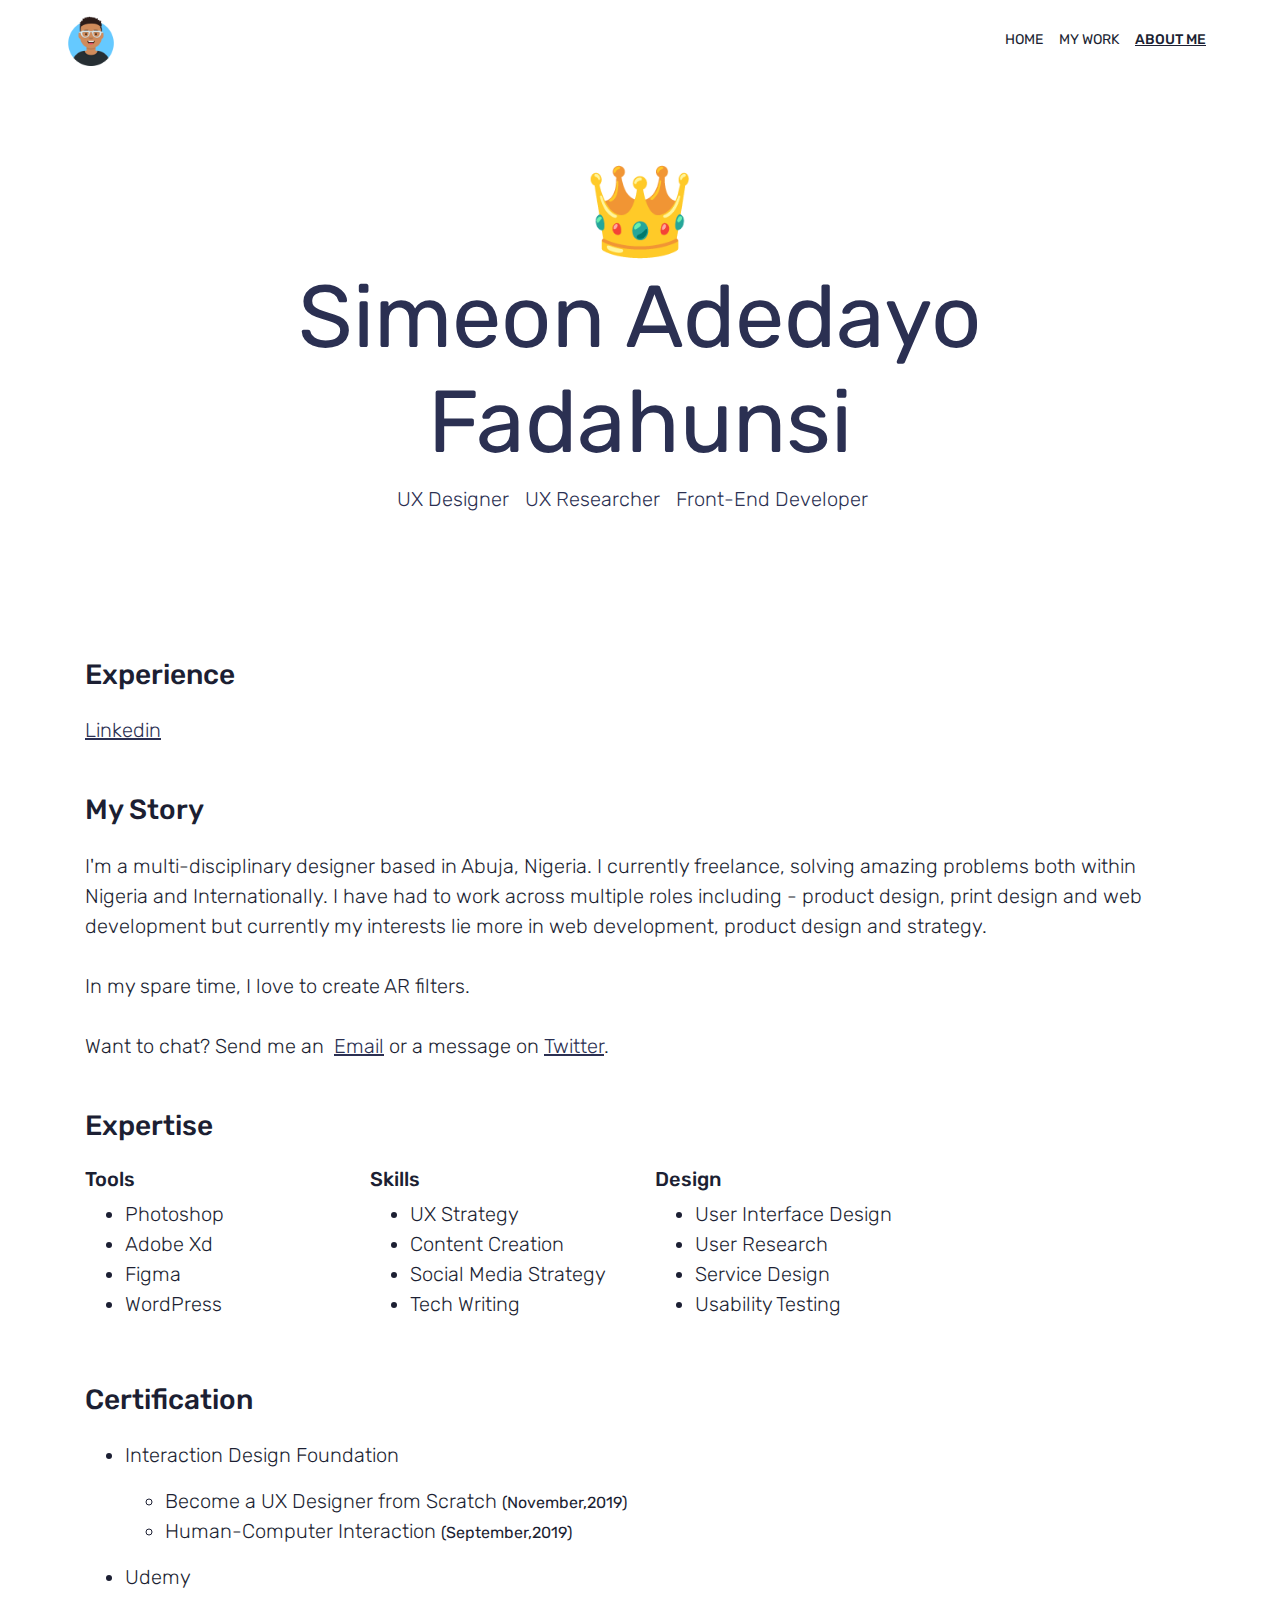
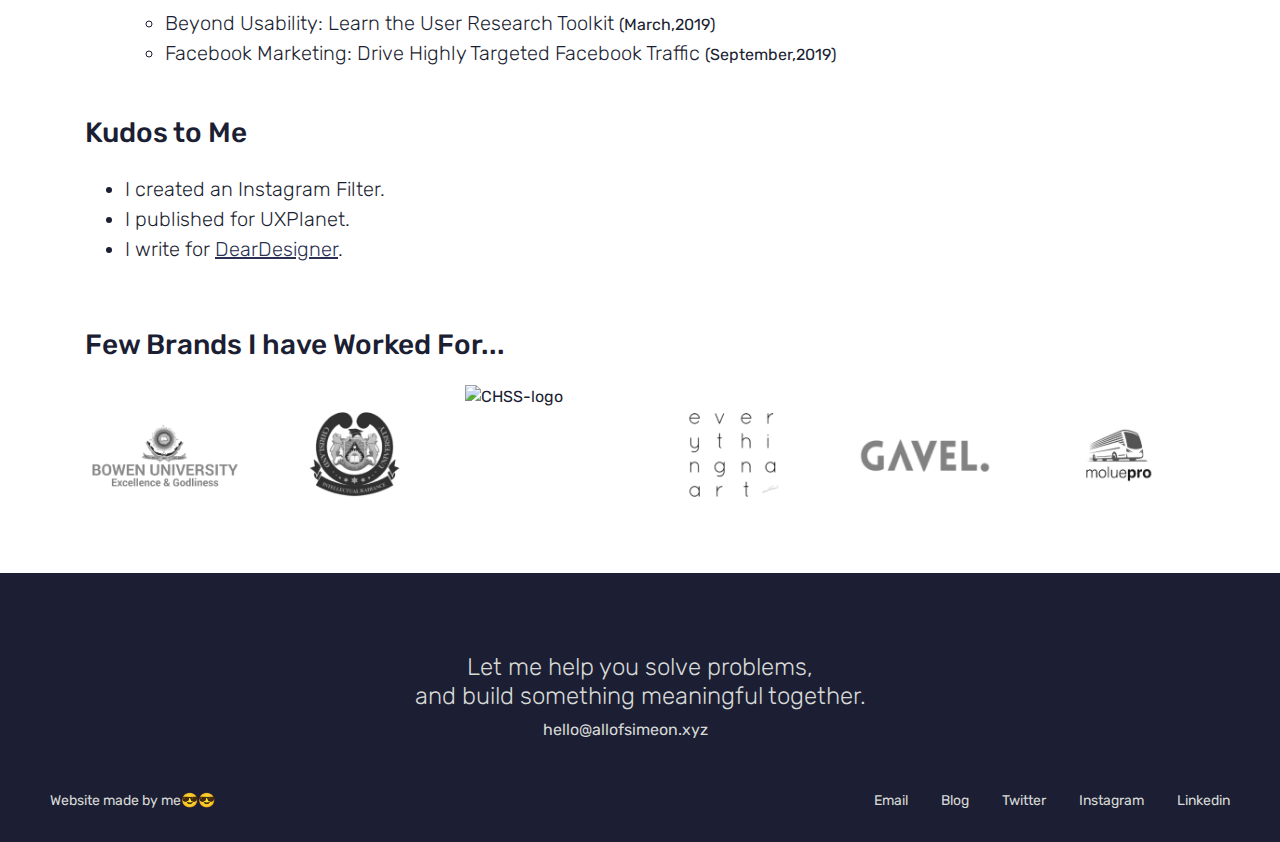
==== about.html @ 83014d71 "changed Alt" ====
<html lang="en">
    <head>
        <meta charset="UTF-8">
        <meta name="viewport" content="width=device-width, initial-scale=1.0">
        <!--Bootstrap & CSS-->
        <link rel="stylesheet" href="https://stackpath.bootstrapcdn.com/bootstrap/4.4.1/css/bootstrap.min.css" integrity="sha384-Vkoo8x4CGsO3+Hhxv8T/Q5PaXtkKtu6ug5TOeNV6gBiFeWPGFN9MuhOf23Q9Ifjh" crossorigin="anonymous">      
        <link rel="stylesheet" href="css/c-style.css">
         <!-- Google Fonts -->
        <link href="https://fonts.googleapis.com/css?family=Rubik:300,400,500,700"   rel="stylesheet">
        <!-- Fonts Awesome -->
        <script src="https://use.fontawesome.com/5c0b9b0543.js"></script>
        <!--Favicon-->
        <link rel="apple-touch-icon" sizes="180x180" href="img/favicon/apple-touch-icon.png">
        <link rel="icon" type="image/png" sizes="32x32" href="img/favicon/favicon-32x32.png">
        <link rel="icon" type="image/png" sizes="16x16" href="img/favicon/favicon-16x16.png">
        <link rel="manifest" href="/site.webmanifest">

        <!-- Global site tag (gtag.js) - Google Analytics -->
        <script async src="https://www.googletagmanager.com/gtag/js?id=UA-66389521-5"></script>
        <script>
        window.dataLayer = window.dataLayer || [];
        function gtag(){dataLayer.push(arguments);}
        gtag('js', new Date());

        gtag('config', 'UA-66389521-5');
        </script>



        <title>About Simeon Fadahunsi</title>
    </head>
    </head>
    <body>
        <nav class="navbar-expand-lg  navbar" role="navigation">
            <div class="container-fluid head-padding">
        
            <a class="navbar-brand" href="index.html">
            <img src="img/p1.png" width="50px" alt="">
            </a>
            <button data-toggle="collapse" class="navbar-toggler" data-target="#navcol-1">
                <span class=" small">Menu</span>
            </button>
            
            <div class="collapse navbar-collapse " id="navcol-1">
                <ul class="nav navbar-nav ml-auto">
                    <li class="nav-item" role="presentation">
                        <a class="nav-link" href="index.html">HOME</a>
                    </li>
                    <li class="nav-item" role="presentation">
                        <a class="nav-link" href="index.html#Work">MY WORK</a>
                    </li>
                    <li class="nav-item" role="presentation">
                        <a class="nav-link  active" href="about.html">ABOUT ME</a>
                    </li>
                    
                </ul>
            </div>
            </div>
            
        </nav>

        <!--Hero Area -->
        <section>
            <div class="container">
                <div class="hero text-center">
                
                    <h1 class="name">👑<br> Simeon Adedayo <br> Fadahunsi</h1>
                    
                        <div class="col-md-12 text-center">
                            <div class="title lead">
                                <p class="mr-3"> UX Designer </p>
                                <p class="mr-3"> UX Researcher</p>
                                <p class="mr-3"> Front-End Developer </p>

                            </div>
                       
                        </div>
                    
                </div>
            </div>
        </section>
        <section class=" py-5 blue-text">
            <div class="container">
                <h3 class="mb-4">Experience</h3>
                <p class="lead">
                    <a class="showlink" href="https://www.linkedin.com/in/SimeonFDA" target="_blank" class="mr-3">Linkedin</a> 
                </p>
                <p class="lead">
                   <!-- <a class="showlink" href="https://www.linkedin.com/in/SimeonFDA" target="_blank" class="mr-3">View Resume</a> -->
                </p>
            </div>
            <div class="container mt-5">
                <h3 class="mb-4">My Story</h3>
                <p class="lead">
                    I'm a multi-disciplinary designer based in Abuja, Nigeria. I currently freelance, solving amazing problems both within Nigeria and Internationally.
                    I have had to work across multiple roles including - product design, print design and web development but currently my interests lie more in web 
                    development, product design  and strategy. <br> <br>
                    In my spare time, I love to create AR filters. <br> <br> Want to chat? Send me an &nbsp;<a class="showlink" target="_blank"  href="mailto:hello@allofsimeon.xyz?Subject=Hey%20Simeon">Email</a>&nbsp;or a message on&nbsp;<a class="showlink" target="_blank"  href="https://twitter.com/allofsimeon">Twitter</a>.

                </p>
            </div>
            <div class="container mt-5">
                <h3 class="mb-4"> Expertise</h3>
                <div class="row">
                    <div class="col-md-3">
                        <h5>Tools</h5>
                        <ul class="lead">
                            <li>Photoshop</li>
                            <li>Adobe Xd</li>
                            <li>Figma</li>
                            <li>WordPress</li>
                        </ul>
                    </div>
                    <div class="col-md-3">
                        <h5>Skills</h5>
                        <ul class="lead"> 
                            <li>UX Strategy</li>
                            <li>Content Creation</li>
                            <li>Social Media Strategy</li>
                            <li>Tech Writing</li>
                        </ul>
                    </div>
                    <div class="col-md-3">
                        <h5>Design</h5>
                        <ul class="lead">
                            <li>User Interface Design</li>
                            <li>User Research</li>
                            <li>Service Design </li>
                            <li>Usability Testing</li>
                        </ul>
                    </div>
                    <div class="col-md-3">
                        
                    </div>
                </div>
            </div>
            <div class="container mt-5">
                <h3 class="mb-4">Certification</h3>
                <ul class="lead"> 
                    <li class="mb-3"> Interaction Design Foundation</li>
                    <ul>
                        <li>Become a UX Designer from Scratch <small>(November,2019)</small> </li>
                        <li>Human-Computer Interaction <small>(September,2019)</small></li>
                    </ul>
                    <li class="mt-3 mb-3">Udemy</li>
                    <ul>
                        <li>Beyond Usability: Learn the User Research Toolkit <small>(March,2019)</small></li>
                        <li>Facebook Marketing: Drive Highly Targeted Facebook Traffic <small>(September,2019)</small></li>
                    </ul>
                </ul>
            </div>
            <div class="container mt-5">
                <h3 class="mb-4">Kudos to Me</h3>
                <ul class="lead"> 
                    <li>I created an Instagram Filter.</li>
                    <li>I published for UXPlanet.</li>
                    <li>I write for&nbsp;<a class="showlink" target="_blank"  href="https://DearDesigner.xyz?ref=AllofSimeon">DearDesigner</a>.</li>
                </ul>
            </div>
        </section>
        
        <!--Brands worked for (Remember to add Tooltip on hover) -->
        <section class="blue-text">
                <div class="container">
                    <h3 class="mb-4">Few Brands I have Worked For...</h3>
                    <div class="row brands">
                    
                        <div class="col-md-2">
                            <img class="img-fluid" src="img/brands/bowen-uni.png" alt="Bowen-logo">
                        </div>
                        <div class="col-md-2">
                            <img class="img-fluid" src="img/brands/chrisland uni.png" alt="Chrisland-logo">
                        </div>
                        <div class="col-md-2">
                            <img class="img-fluid" src="img/brands/CHSS.png" alt="CHSS-logo">
                        </div>
                        <div class="col-md-2">
                            <img class="img-fluid" src="img/brands/ENa.png" alt="ENA-logo">
                        </div>
                        <div class="col-md-2">
                            <img class="img-fluid" src="img/brands/gavel.png" alt="Gavel-logo">
                        </div>
                        <div class="col-md-2">
                            <img class="img-fluid" src="img/brands/moluepro.png" alt="Molue-Pro-logo">
                        </div>
                    </div>
                </div>


       <!--Work with/Footer-->
       <section class="footer mt-5 bluecolor">  
        <div class="container-fluid head-padding">
            <div class="text-center">
                <h4 class="subtext">Let me help you solve problems, <br> and build something meaningful together.<br></h4>
                <p class="mt-2 mb-5"> <a class="sociallink" href="mailto:hello@allofsimeon.xyz?Subject=Hey%20Simeon">hello@allofsimeon.xyz</a></p>
            </div>
            <div class="socials">
                <p class="left">
                    Website made by me😎😎
                </p>
                <p class="socialbar">
                    <a target="_blank"  href="mailto:hello@allofsimeon.xyz?Subject=Hey%20Simeon">Email</a>
                    <a target="_blank"  href="http://allofsimeon.xy/blog">Blog</a>
                    <a  target="_blank" href="Https://twitter.com/allofsimeon">Twitter</a>
                    <a target="_blank"  href="Https://instagram.com/allofsimeon">Instagram</a>
                    <a  target="_blank" style="margin-right: 0;" href="Https://Linkedin.com/in/SimeonFDA">Linkedin</a>
                </p>
            </div>
        </div>
        
    </section>
    <script src="https://code.jquery.com/jquery-3.4.1.slim.min.js" integrity="sha384-J6qa4849blE2+poT4WnyKhv5vZF5SrPo0iEjwBvKU7imGFAV0wwj1yYfoRSJoZ+n" crossorigin="anonymous"></script>
    <script src="https://cdn.jsdelivr.net/npm/popper.js@1.16.0/dist/umd/popper.min.js" integrity="sha384-Q6E9RHvbIyZFJoft+2mJbHaEWldlvI9IOYy5n3zV9zzTtmI3UksdQRVvoxMfooAo" crossorigin="anonymous"></script>
    <script src="https://stackpath.bootstrapcdn.com/bootstrap/4.4.1/js/bootstrap.min.js" integrity="sha384-wfSDF2E50Y2D1uUdj0O3uMBJnjuUD4Ih7YwaYd1iqfktj0Uod8GCExl3Og8ifwB6" crossorigin="anonymous"></script>
    </body>
</html>
---- css/c-style.css ----
body{
    font-family: Rubik, Helvetica, sans-serif;
    color:rgb(43, 48, 82);
}

/** Header **/

#navcol-1 a{
    color: #1C1F33;
    font-size: 14px;
    font-weight: 400;
}

#navcol-1 a:hover{
    text-decoration: underline;
    font-weight: 500;
}

.active{
    text-decoration: underline;
    font-weight: 500 !important;
}

.navbar i{
    font-size: 1.5rem;
    color:rgb(43, 48, 82);
}


/** Hero Section */
.name{
    font-size: 5.5rem;
    font-weight: 400;
    line-height: 1.2;
}

.hero{
    padding: 5rem 0rem;
}

/** Footer **/

.footer{
    padding:80px 0 15px 0;
    color:#D7D9D7;
}

.socialbar{
    float: right;
}
.socialbar a, .sociallink{

    margin-right: 30px;
    color:#D7D9D7;
}
.sociallink:hover, .socialbar a:hover{
    color:#D7D9D7;
    text-decoration: underline;
    font-weight: 500;
}

.socials{
    display: flow-root;
    font-size: 14px;
    font-weight: 400;
}



/** Utilities **/
.bluecolor{
    background-color: #1C1F33;
}

a{
    color:rgb(43, 48, 82);
}

a:hover{
    text-decoration: underline;
    color:rgb(43, 48, 82);
}


.greycolor{
    color:#D7D9D7;
}

.whitecolor{
    color:#D7D9D7;
}

.blue-text{
    color: #1C1F33;
}

.showlink{
    color: rgb(43, 48, 82);
    text-decoration: underline;
}

.title{
    display: inline-flex;
}
.left{
    float: left;
}

.head-padding{
    padding:0 50px;
}

.red{
    color: crimson;
}

/** Work/Case Studies **/

.work-heading{
    font-size: 2.5rem;
    font-weight: 400;
}
.work-text{
    font-weight: 100;

}
.work-btn{
    padding:16px 32px;
    background-color:#1C1F33;
    color:#D7D9D7 ;
    font-size: .8rem;
    border-radius: 3px;
}

.work-btn:hover{
    background-color:#fff;
    color:#1C1F33;
    text-decoration: none;
}

.work-btn i{
    font-size: 1rem;
}

.subtext{
    font-weight: 300;
}

.work-dos{
    margin-bottom: 1.5rem;
}

.featured{
    display:none;
    margin-bottom: 4rem;
}

.featured h1{
    text-align: center;
}



/** Other Section */



.other-work-btn{
    margin-top: .5rem;
    padding:16px 32px;
    border: 1px solid #1C1F33;
    font-size: .8rem;
    border-radius: 3px;
}

.other-work-btn:hover{
    background-color:#1C1F33;
    color: #fff;
    text-decoration: none;

}

.other-work-text{
    font-weight: 100;
    margin-bottom: 32px;

}
.other-section{
    margin-top:5rem;
}

.other{
    margin-top:2rem;
}

.other-section>h1{
    font-weight: 400;
}

.other-work-place{
    font-weight: 400;
}


/** Mobile Responsiveness **/
@media only screen and (max-width: 768px) {

    .navbar-collapse{
        margin-right:15px;
    }

    .featured{
        display:block;
    }
    .name{
        font-size: 4.5rem;
    }
        
    .work-text{
    font-size: 1rem;
    }
    .work-place{
    font-size: 1.3rem;
    }

    .left{
        float: unset;
    }

    .socialbar{
    float: none;
        margin-bottom: 0;
        
    }

    .socialbar a{
        margin-right: 10px;
        font-size: 14px;
        font-weight: 400;
    }

    .work-heading{
    margin-bottom: 2rem;
    }

    .brands{
        padding: 0 50px;
    }

    .head-padding{
        padding:0 15px;
    }
    .socials{
        text-align: center;
    }

    .navbar-nav{
        float:right;
    }

    .navbar-nav a{
        float:right;
    }


}


@media only screen and (max-width: 425px){

    .title{
        display:block;
    }
    .left{
        font-size: .8rem;
    }

    .work-fulltext{
        padding:30px 15px;
    }

    .socials{
        text-align: center;
    }

    .other-section{
        margin-top:0rem;
    }
    
    .other{
        margin-top:0rem;
    }
}
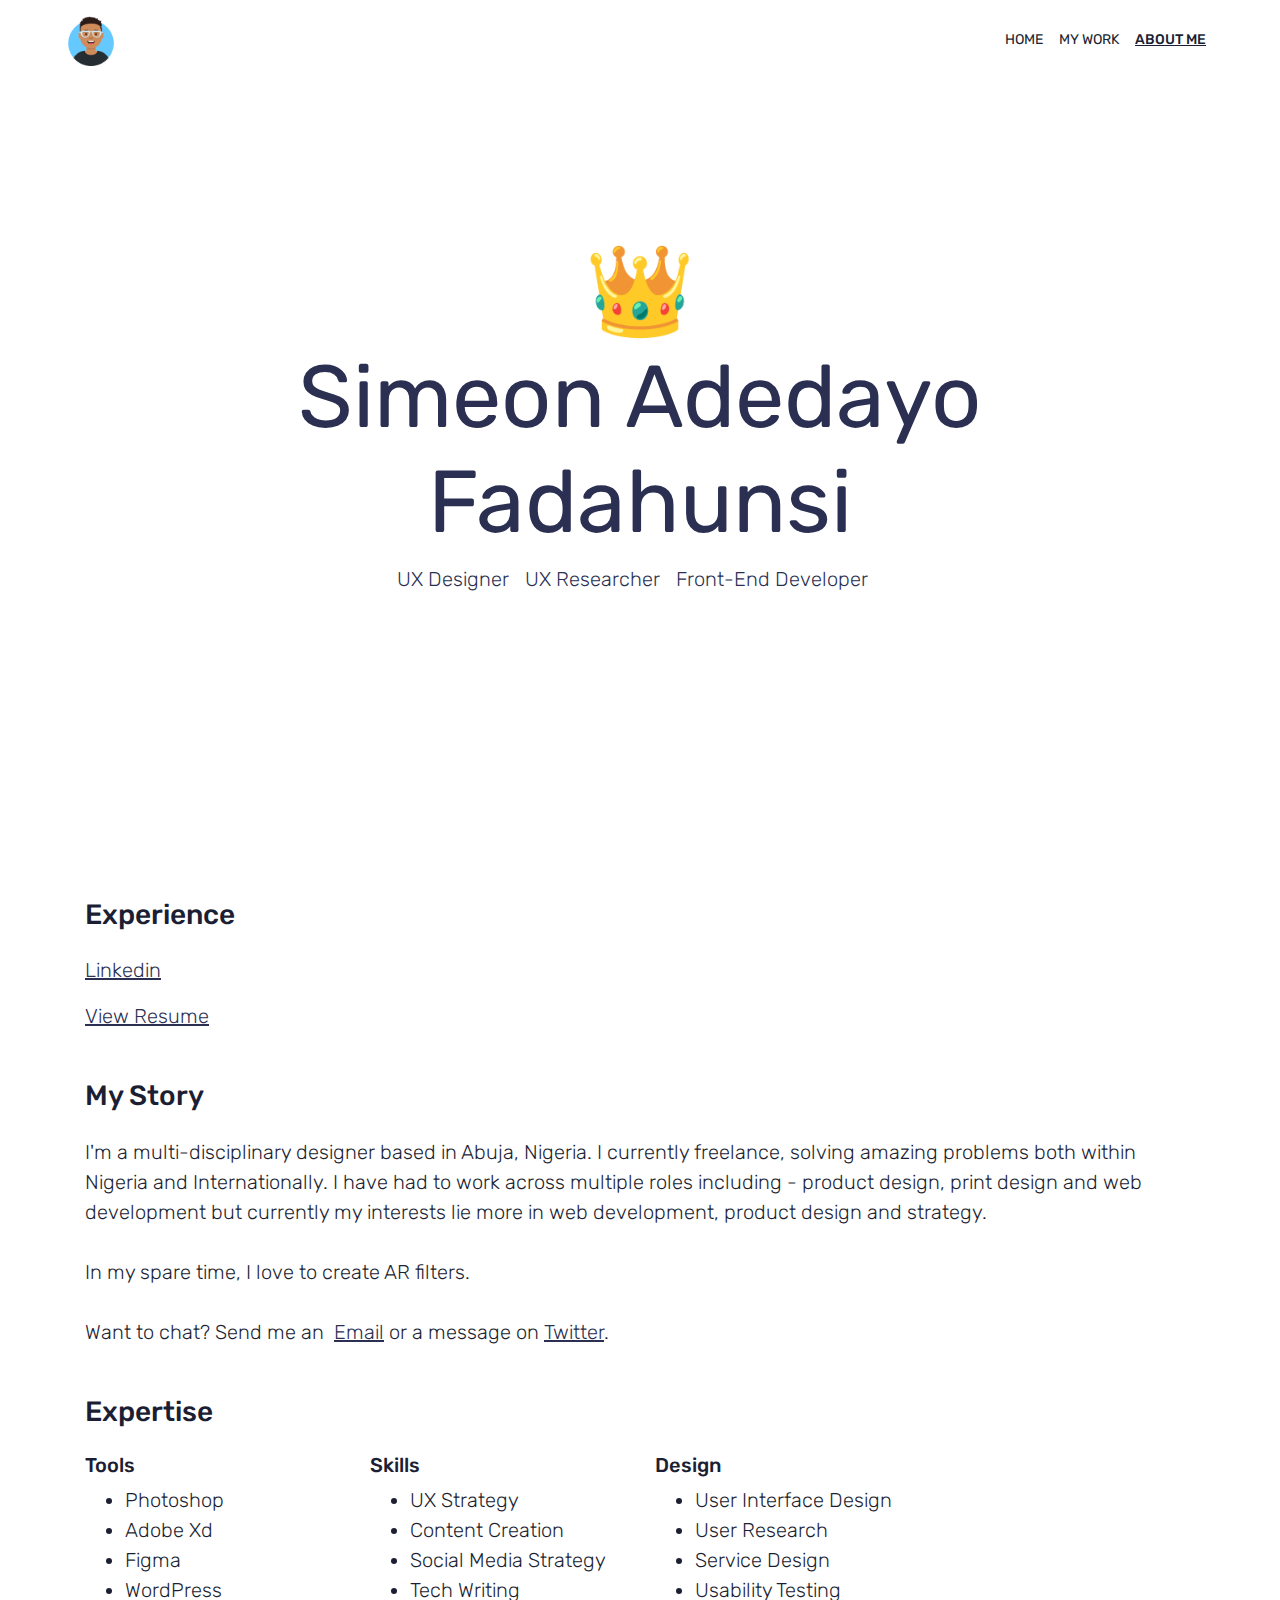
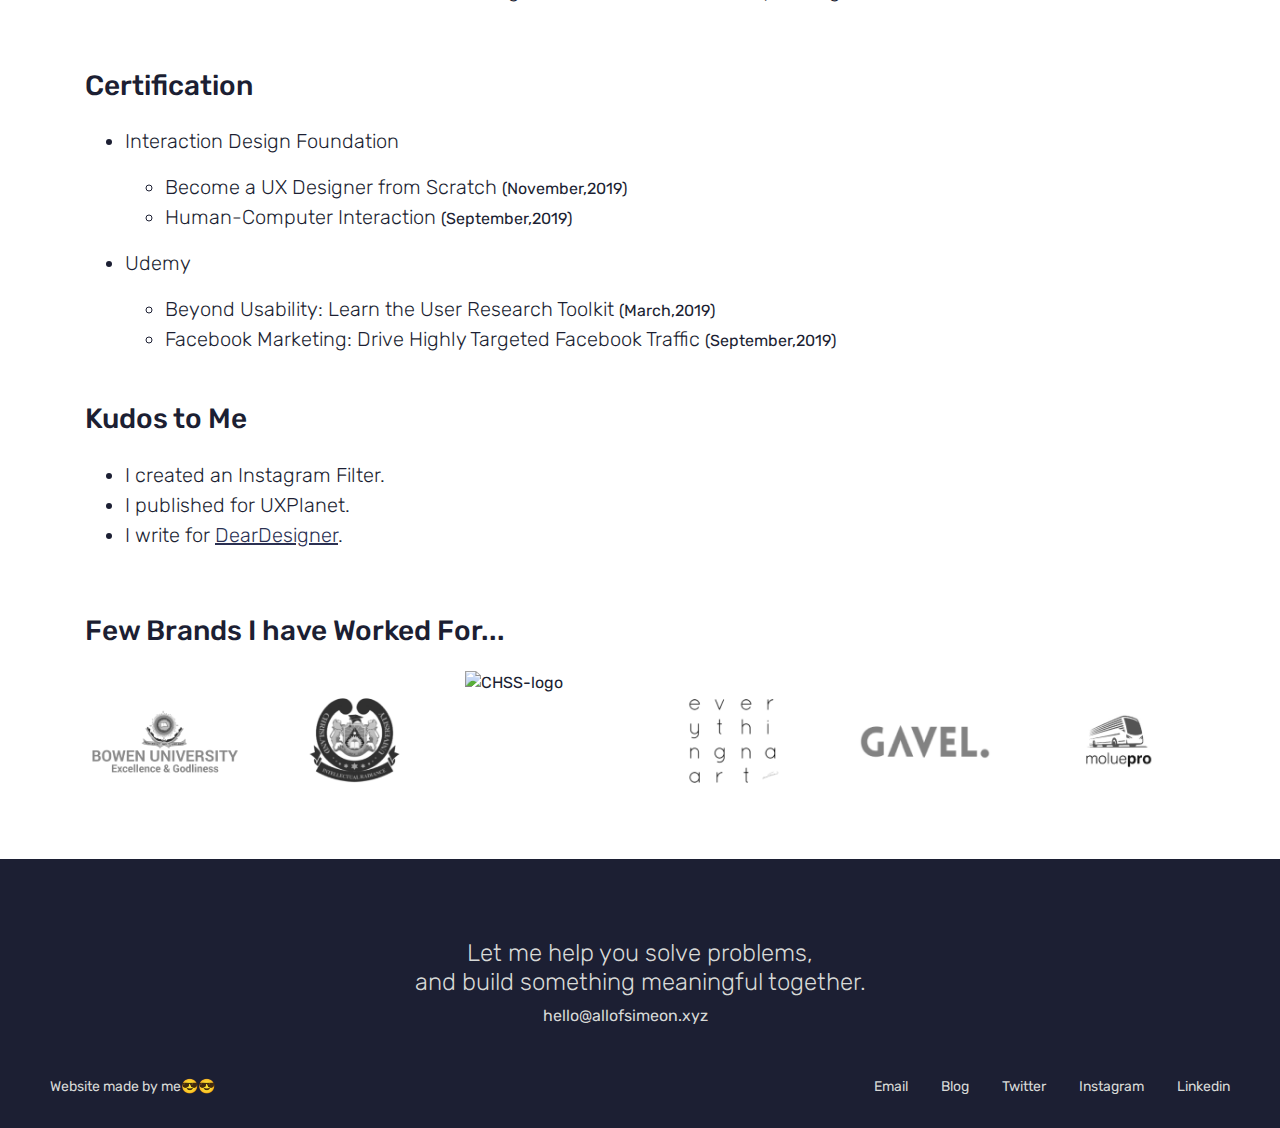
==== commit 5e776a59: "chore/ hero css add + resume" ====
--- a/about.html
+++ b/about.html
@@ -86,7 +86,7 @@
                     <a class="showlink" href="https://www.linkedin.com/in/SimeonFDA" target="_blank" class="mr-3">Linkedin</a> 
                 </p>
                 <p class="lead">
-                   <!-- <a class="showlink" href="https://www.linkedin.com/in/SimeonFDA" target="_blank" class="mr-3">View Resume</a> -->
+                   <a class="showlink" href="assets/Simeon Fadahunsi's Resume.pdf" target="_blank" class="mr-3">View Resume</a> 
                 </p>
             </div>
             <div class="container mt-5">
--- a/css/c-style.css
+++ b/css/c-style.css
@@ -36,7 +36,7 @@
 }
 
 .hero{
-    padding: 5rem 0rem;
+    padding: 10rem 0rem 15rem 0rem;
 }
 
 /** Footer **/
@@ -204,7 +204,14 @@
 
 
 /** Mobile Responsiveness **/
+@media only screen and (max-width: 1024px) {
+    .hero{
+        padding: 5rem 0rem 8rem 0rem;
+    }
+
+}
 @media only screen and (max-width: 768px) {
+    
 
     .navbar-collapse{
         margin-right:15px;
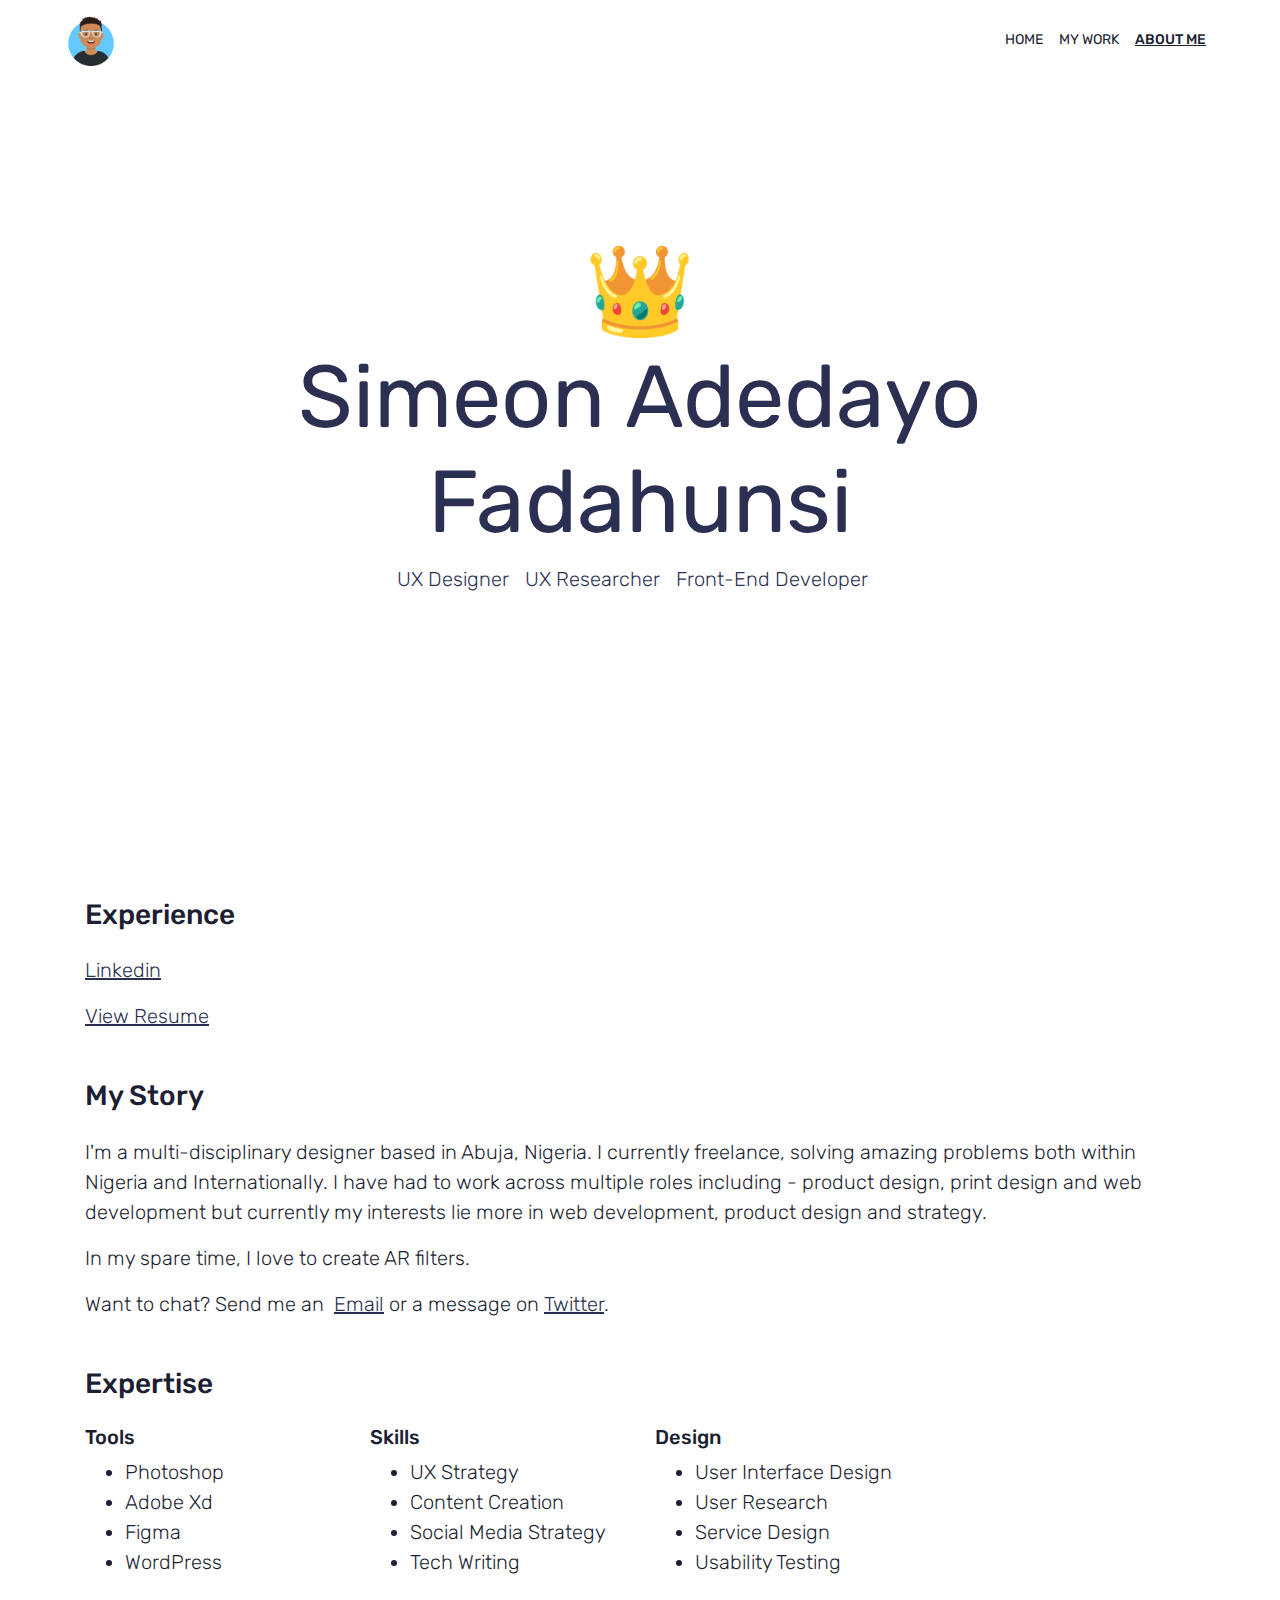
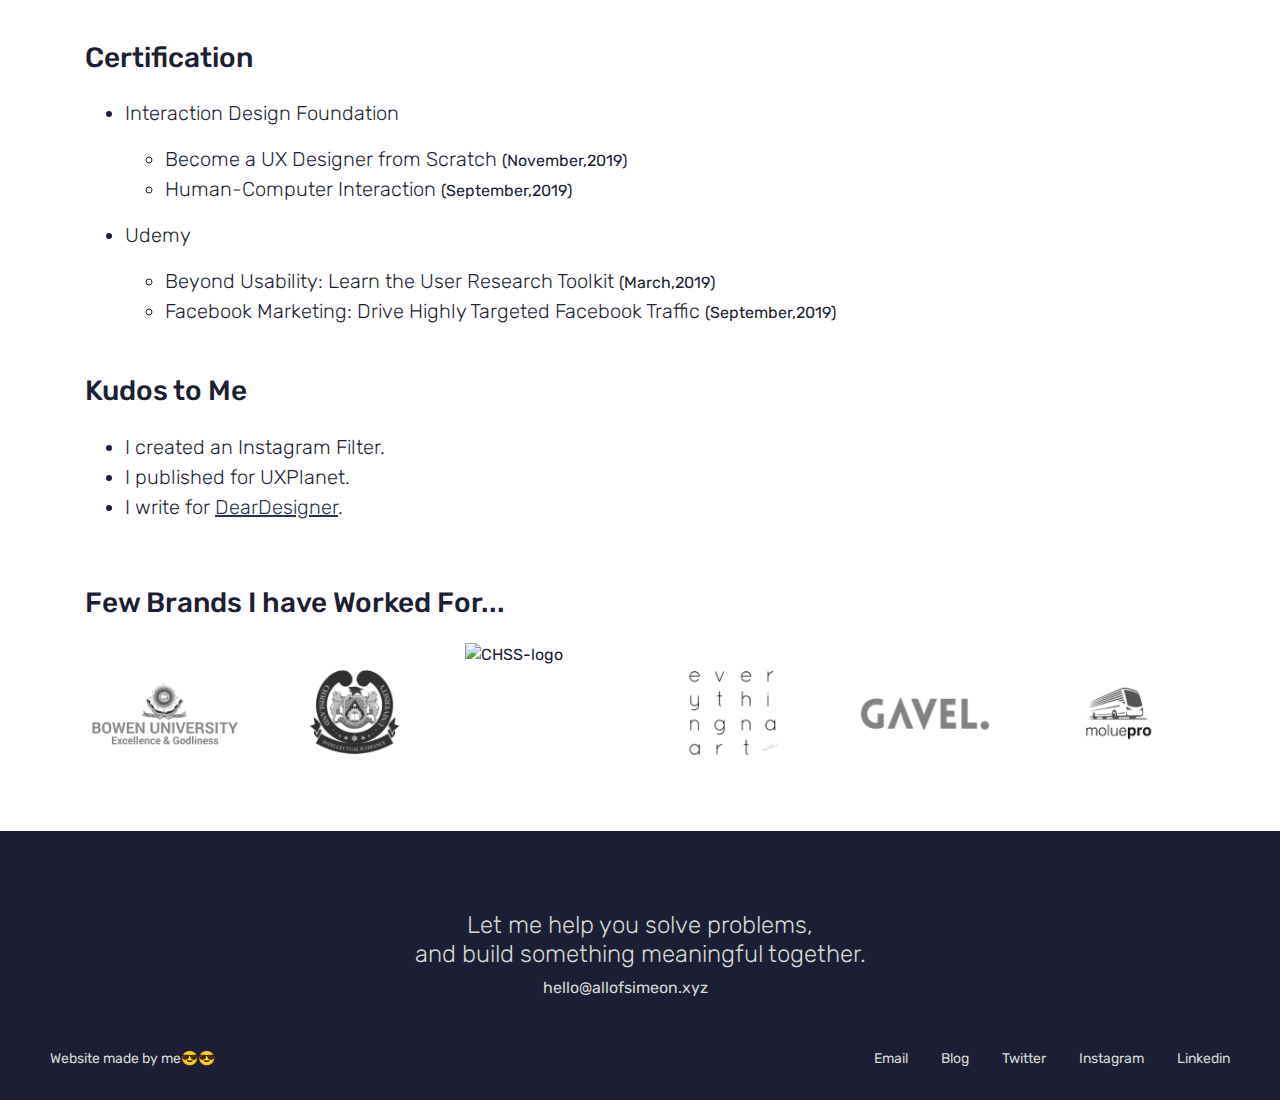
==== commit 8d61240b: "OBMS Portfolio update" ====
--- a/about.html
+++ b/about.html
@@ -64,17 +64,19 @@
             <div class="container">
                 <div class="hero text-center">
                 
-                    <h1 class="name">👑<br> Simeon Adedayo <br> Fadahunsi</h1>
-                    
-                        <div class="col-md-12 text-center">
-                            <div class="title lead">
-                                <p class="mr-3"> UX Designer </p>
-                                <p class="mr-3"> UX Researcher</p>
-                                <p class="mr-3"> Front-End Developer </p>
-
-                            </div>
-                       
+                    <h1 class="name">
+                        👑<br> Simeon Adedayo <br> Fadahunsi
+                    </h1>
+                
+                    <div class="col-md-12 text-center">
+                        <div class="title lead">
+                            <p class="mr-3"> UX Designer </p>
+                            <p class="mr-3"> UX Researcher</p>
+                            <p class="mr-3"> Front-End Developer </p>
+
                         </div>
+                    
+                    </div>
                     
                 </div>
             </div>
@@ -94,8 +96,14 @@
                 <p class="lead">
                     I'm a multi-disciplinary designer based in Abuja, Nigeria. I currently freelance, solving amazing problems both within Nigeria and Internationally.
                     I have had to work across multiple roles including - product design, print design and web development but currently my interests lie more in web 
-                    development, product design  and strategy. <br> <br>
-                    In my spare time, I love to create AR filters. <br> <br> Want to chat? Send me an &nbsp;<a class="showlink" target="_blank"  href="mailto:hello@allofsimeon.xyz?Subject=Hey%20Simeon">Email</a>&nbsp;or a message on&nbsp;<a class="showlink" target="_blank"  href="https://twitter.com/allofsimeon">Twitter</a>.
+                    development, product design  and strategy.
+                </p>
+                <p class="lead">
+                    In my spare time, I love to create AR filters.
+                    
+                </p>
+                <p class="lead">
+                    Want to chat? Send me an &nbsp;<a class="showlink" target="_blank"  href="mailto:hello@allofsimeon.xyz?Subject=Hey%20Simeon">Email</a>&nbsp;or a message on&nbsp;<a class="showlink" target="_blank"  href="https://twitter.com/allofsimeon">Twitter</a>.
 
                 </p>
             </div>
@@ -161,56 +169,55 @@
         
         <!--Brands worked for (Remember to add Tooltip on hover) -->
         <section class="blue-text">
-                <div class="container">
-                    <h3 class="mb-4">Few Brands I have Worked For...</h3>
-                    <div class="row brands">
-                    
-                        <div class="col-md-2">
-                            <img class="img-fluid" src="img/brands/bowen-uni.png" alt="Bowen-logo">
-                        </div>
-                        <div class="col-md-2">
-                            <img class="img-fluid" src="img/brands/chrisland uni.png" alt="Chrisland-logo">
-                        </div>
-                        <div class="col-md-2">
-                            <img class="img-fluid" src="img/brands/CHSS.png" alt="CHSS-logo">
-                        </div>
-                        <div class="col-md-2">
-                            <img class="img-fluid" src="img/brands/ENa.png" alt="ENA-logo">
-                        </div>
-                        <div class="col-md-2">
-                            <img class="img-fluid" src="img/brands/gavel.png" alt="Gavel-logo">
-                        </div>
-                        <div class="col-md-2">
-                            <img class="img-fluid" src="img/brands/moluepro.png" alt="Molue-Pro-logo">
-                        </div>
-                    </div>
-                </div>
-
+            <div class="container">
+                <h3 class="mb-4">Few Brands I have Worked For...</h3>
+                <div class="row brands">
+                
+                    <div class="col-md-2">
+                        <img class="img-fluid" src="img/brands/bowen-uni.png" alt="Bowen-logo">
+                    </div>
+                    <div class="col-md-2">
+                        <img class="img-fluid" src="img/brands/chrisland uni.png" alt="Chrisland-logo">
+                    </div>
+                    <div class="col-md-2">
+                        <img class="img-fluid" src="img/brands/CHSS.png" alt="CHSS-logo">
+                    </div>
+                    <div class="col-md-2">
+                        <img class="img-fluid" src="img/brands/ENa.png" alt="ENA-logo">
+                    </div>
+                    <div class="col-md-2">
+                        <img class="img-fluid" src="img/brands/gavel.png" alt="Gavel-logo">
+                    </div>
+                    <div class="col-md-2">
+                        <img class="img-fluid" src="img/brands/moluepro.png" alt="Molue-Pro-logo">
+                    </div>
+                </div>
+            </div>
+        </section>
 
        <!--Work with/Footer-->
        <section class="footer mt-5 bluecolor">  
-        <div class="container-fluid head-padding">
-            <div class="text-center">
-                <h4 class="subtext">Let me help you solve problems, <br> and build something meaningful together.<br></h4>
-                <p class="mt-2 mb-5"> <a class="sociallink" href="mailto:hello@allofsimeon.xyz?Subject=Hey%20Simeon">hello@allofsimeon.xyz</a></p>
-            </div>
-            <div class="socials">
-                <p class="left">
-                    Website made by me😎😎
-                </p>
-                <p class="socialbar">
-                    <a target="_blank"  href="mailto:hello@allofsimeon.xyz?Subject=Hey%20Simeon">Email</a>
-                    <a target="_blank"  href="http://allofsimeon.xy/blog">Blog</a>
-                    <a  target="_blank" href="Https://twitter.com/allofsimeon">Twitter</a>
-                    <a target="_blank"  href="Https://instagram.com/allofsimeon">Instagram</a>
-                    <a  target="_blank" style="margin-right: 0;" href="Https://Linkedin.com/in/SimeonFDA">Linkedin</a>
-                </p>
-            </div>
-        </div>
-        
-    </section>
-    <script src="https://code.jquery.com/jquery-3.4.1.slim.min.js" integrity="sha384-J6qa4849blE2+poT4WnyKhv5vZF5SrPo0iEjwBvKU7imGFAV0wwj1yYfoRSJoZ+n" crossorigin="anonymous"></script>
-    <script src="https://cdn.jsdelivr.net/npm/popper.js@1.16.0/dist/umd/popper.min.js" integrity="sha384-Q6E9RHvbIyZFJoft+2mJbHaEWldlvI9IOYy5n3zV9zzTtmI3UksdQRVvoxMfooAo" crossorigin="anonymous"></script>
-    <script src="https://stackpath.bootstrapcdn.com/bootstrap/4.4.1/js/bootstrap.min.js" integrity="sha384-wfSDF2E50Y2D1uUdj0O3uMBJnjuUD4Ih7YwaYd1iqfktj0Uod8GCExl3Og8ifwB6" crossorigin="anonymous"></script>
+            <div class="container-fluid head-padding">
+                <div class="text-center">
+                    <h4 class="subtext">Let me help you solve problems, <br> and build something meaningful together.<br></h4>
+                    <p class="mt-2 mb-5"> <a class="sociallink" href="mailto:hello@allofsimeon.xyz?Subject=Hey%20Simeon">hello@allofsimeon.xyz</a></p>
+                </div>
+                <div class="socials">
+                    <p class="left">
+                        Website made by me😎😎
+                    </p>
+                    <p class="socialbar">
+                        <a target="_blank"  href="mailto:hello@allofsimeon.xyz?Subject=Hey%20Simeon">Email</a>
+                        <a target="_blank"  href="http://allofsimeon.xy/blog">Blog</a>
+                        <a  target="_blank" href="Https://twitter.com/allofsimeon">Twitter</a>
+                        <a target="_blank"  href="Https://instagram.com/allofsimeon">Instagram</a>
+                        <a  target="_blank" style="margin-right: 0;" href="Https://Linkedin.com/in/SimeonFDA">Linkedin</a>
+                    </p>
+                </div>
+            </div>
+        </section>
+        <script src="https://code.jquery.com/jquery-3.4.1.slim.min.js" integrity="sha384-J6qa4849blE2+poT4WnyKhv5vZF5SrPo0iEjwBvKU7imGFAV0wwj1yYfoRSJoZ+n" crossorigin="anonymous"></script>
+        <script src="https://cdn.jsdelivr.net/npm/popper.js@1.16.0/dist/umd/popper.min.js" integrity="sha384-Q6E9RHvbIyZFJoft+2mJbHaEWldlvI9IOYy5n3zV9zzTtmI3UksdQRVvoxMfooAo" crossorigin="anonymous"></script>
+        <script src="https://stackpath.bootstrapcdn.com/bootstrap/4.4.1/js/bootstrap.min.js" integrity="sha384-wfSDF2E50Y2D1uUdj0O3uMBJnjuUD4Ih7YwaYd1iqfktj0Uod8GCExl3Og8ifwB6" crossorigin="anonymous"></script>
     </body>
 </html>--- a/css/c-style.css
+++ b/css/c-style.css
@@ -39,6 +39,9 @@
     padding: 10rem 0rem 15rem 0rem;
 }
 
+.hero-project{
+    padding: 10rem 0rem 5rem 0rem;
+}
 /** Footer **/
 
 .footer{
@@ -123,7 +126,7 @@
 }
 .work-text{
     font-weight: 100;
-
+    margin-bottom: 2rem;
 }
 .work-btn{
     padding:16px 32px;
@@ -167,7 +170,7 @@
 
 
 .other-work-btn{
-    margin-top: .5rem;
+    margin-top: .8rem;
     padding:16px 32px;
     border: 1px solid #1C1F33;
     font-size: .8rem;
@@ -181,17 +184,53 @@
 
 }
 
+.view-work-btn{
+    margin-top: .5rem;
+    padding:16px 40px;
+    background-color: #1C1F33;
+    color:#FFF;
+    font-size: .8rem;
+    border-radius: 3px;
+    transition: box-shadow .3s;
+}
+
+.view-work-btn:hover{
+    box-shadow: 0 0 10px rgba(33,33,33,.1); 
+    color:#FFF;
+    
+    text-decoration: none;
+
+}
+
+.shrink-on-hover {
+    display: inline-block;
+    vertical-align: middle;
+    -webkit-transform: perspective(1px) translateZ(0);
+    transform: perspective(1px) translateZ(0);
+    box-shadow: 0 0 1px rgba(0, 0, 0, 0);
+    -webkit-transition-duration: 0.3s;
+    transition-duration: 0.3s;
+    -webkit-transition-property: transform;
+    transition-property: transform;
+  }
+  .shrink-on-hover:hover, .shrink-on-hover:focus, .shrink-on-hover:active {
+    -webkit-transform: scale(0.9);
+    transform: scale(0.9);
+  }
+
 .other-work-text{
     font-weight: 100;
     margin-bottom: 32px;
 
 }
 .other-section{
-    margin-top:5rem;
+    margin-top:8rem;
+    margin-bottom:5rem
 }
 
 .other{
     margin-top:2rem;
+    margin-bottom:8rem;
 }
 
 .other-section>h1{
@@ -298,4 +337,11 @@
     .other{
         margin-top:0rem;
     }
+}
+
+
+
+.work{
+    margin-bottom:80px;
+
 }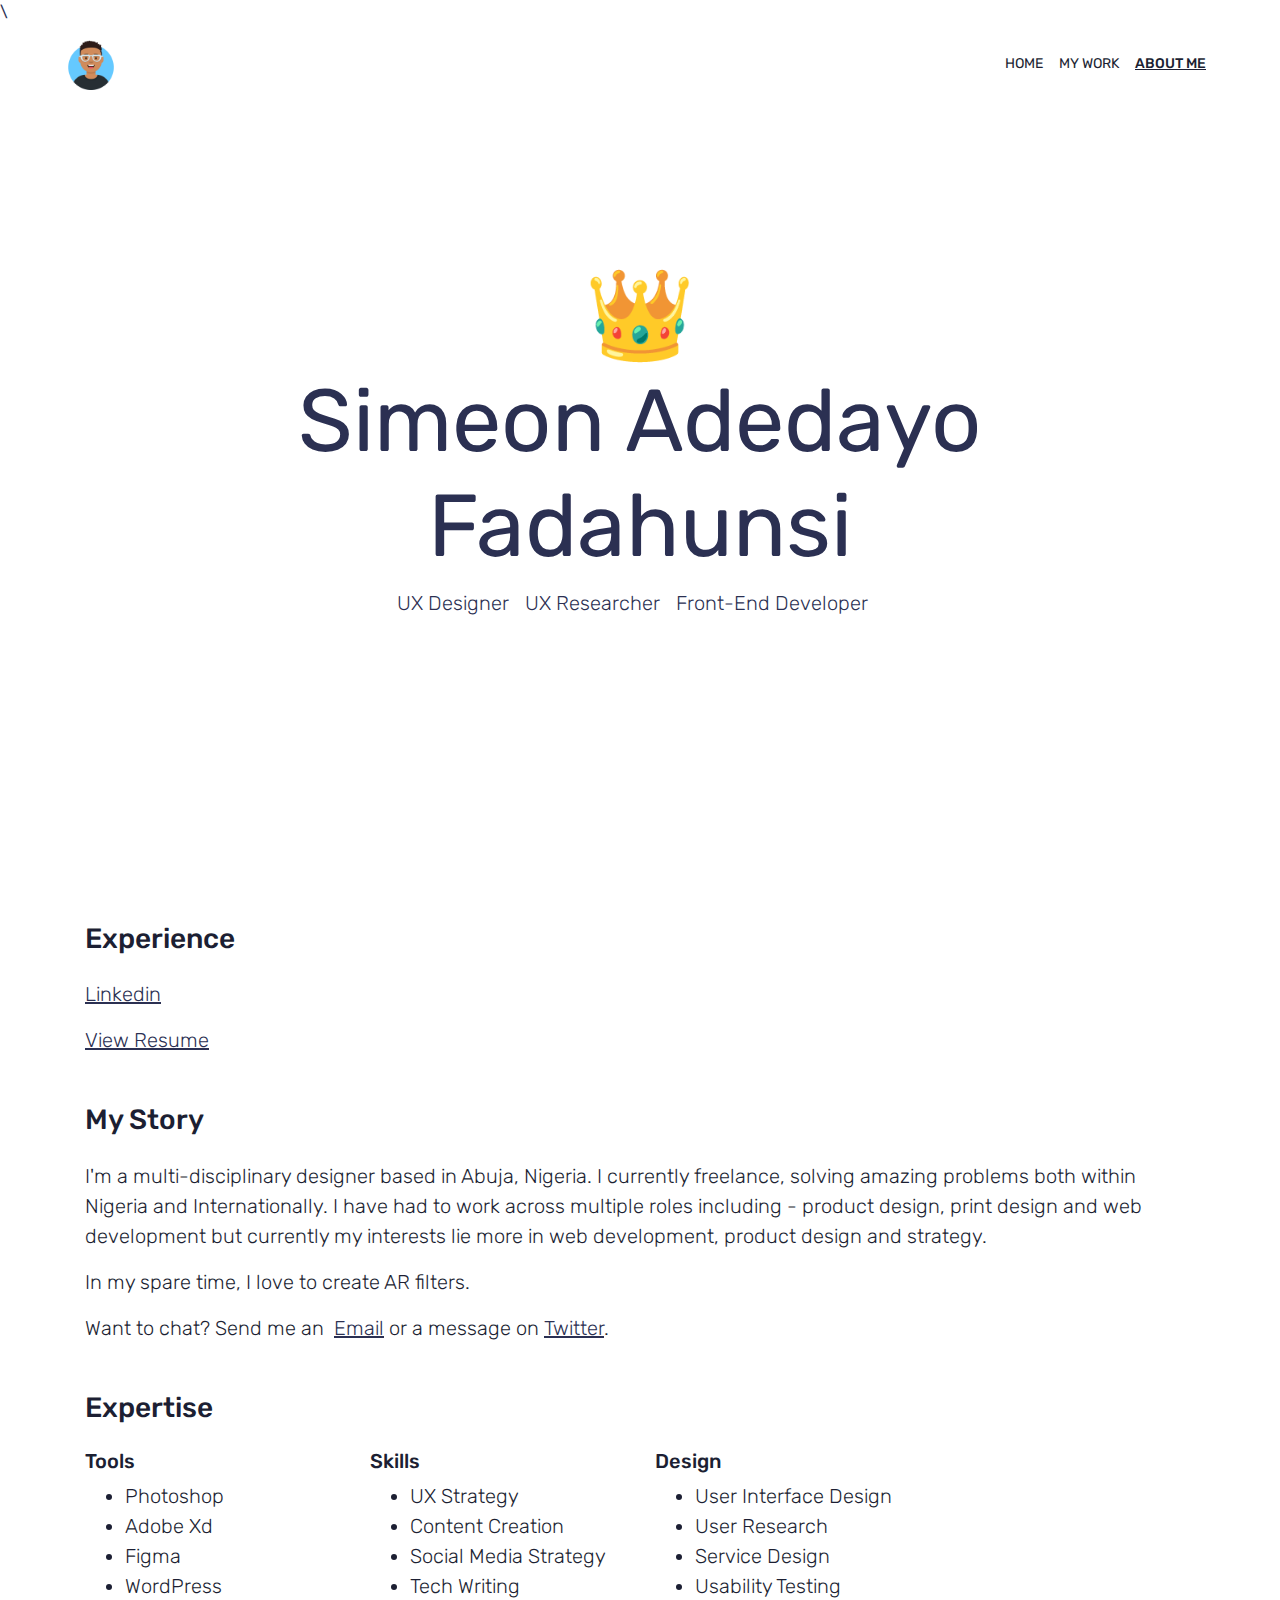
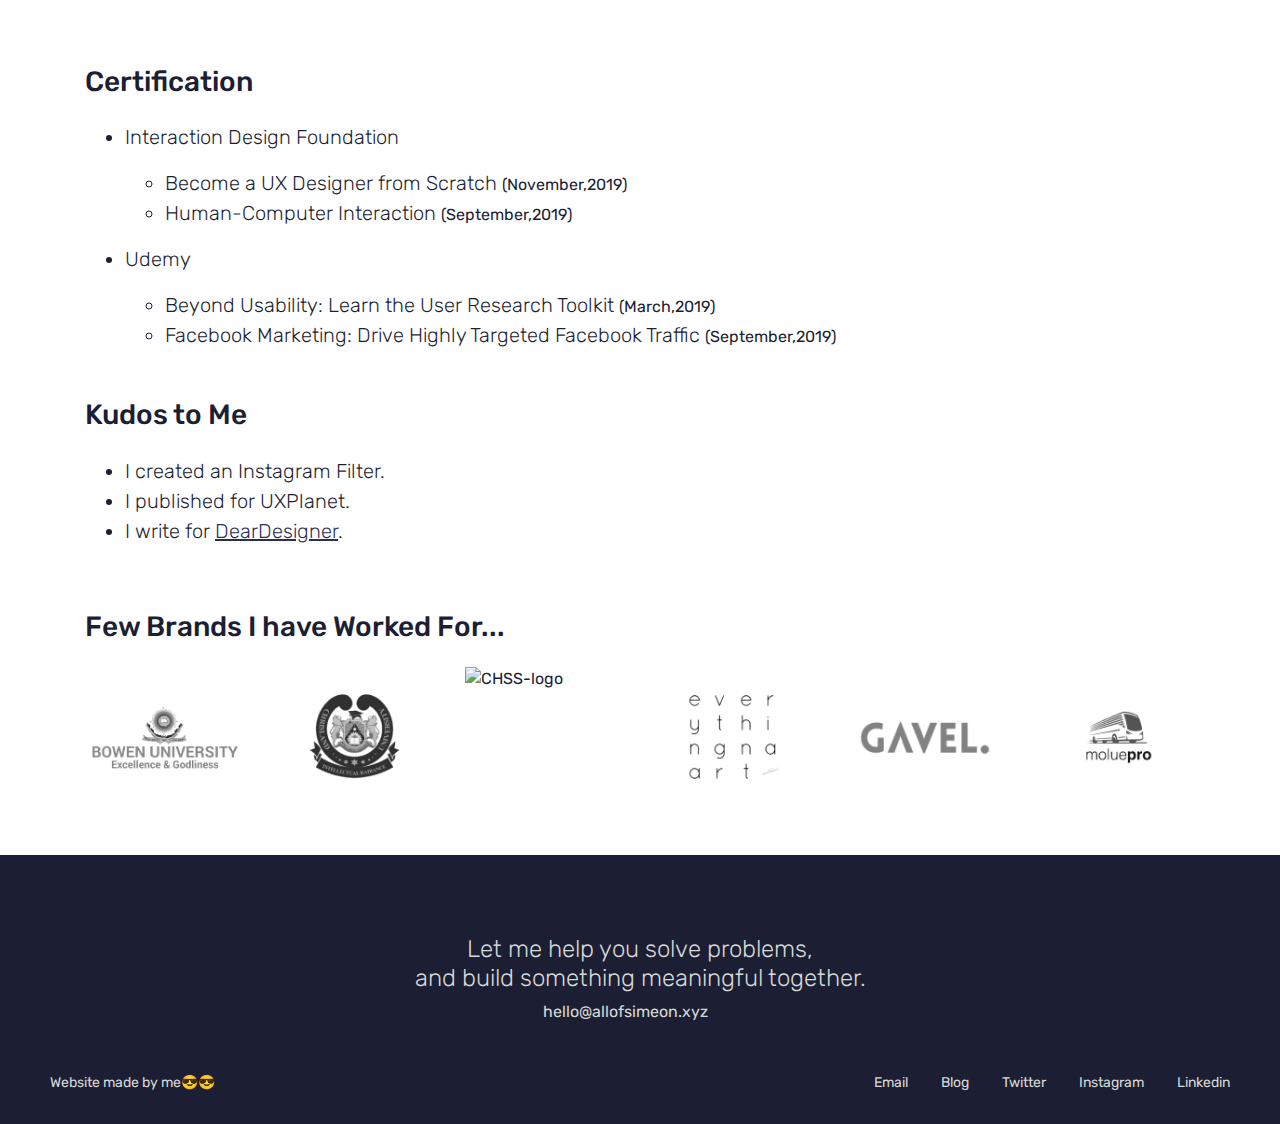
==== commit 929d4ee5: "removed manifest line" ====
--- a/about.html
+++ b/about.html
@@ -13,8 +13,7 @@
         <link rel="apple-touch-icon" sizes="180x180" href="img/favicon/apple-touch-icon.png">
         <link rel="icon" type="image/png" sizes="32x32" href="img/favicon/favicon-32x32.png">
         <link rel="icon" type="image/png" sizes="16x16" href="img/favicon/favicon-16x16.png">
-        <link rel="manifest" href="/site.webmanifest">
-
+\
         <!-- Global site tag (gtag.js) - Google Analytics -->
         <script async src="https://www.googletagmanager.com/gtag/js?id=UA-66389521-5"></script>
         <script>
--- a/css/c-style.css
+++ b/css/c-style.css
@@ -260,7 +260,7 @@
         display:block;
     }
     .name{
-        font-size: 4.5rem;
+        font-size: 2.5rem;
     }
         
     .work-text{
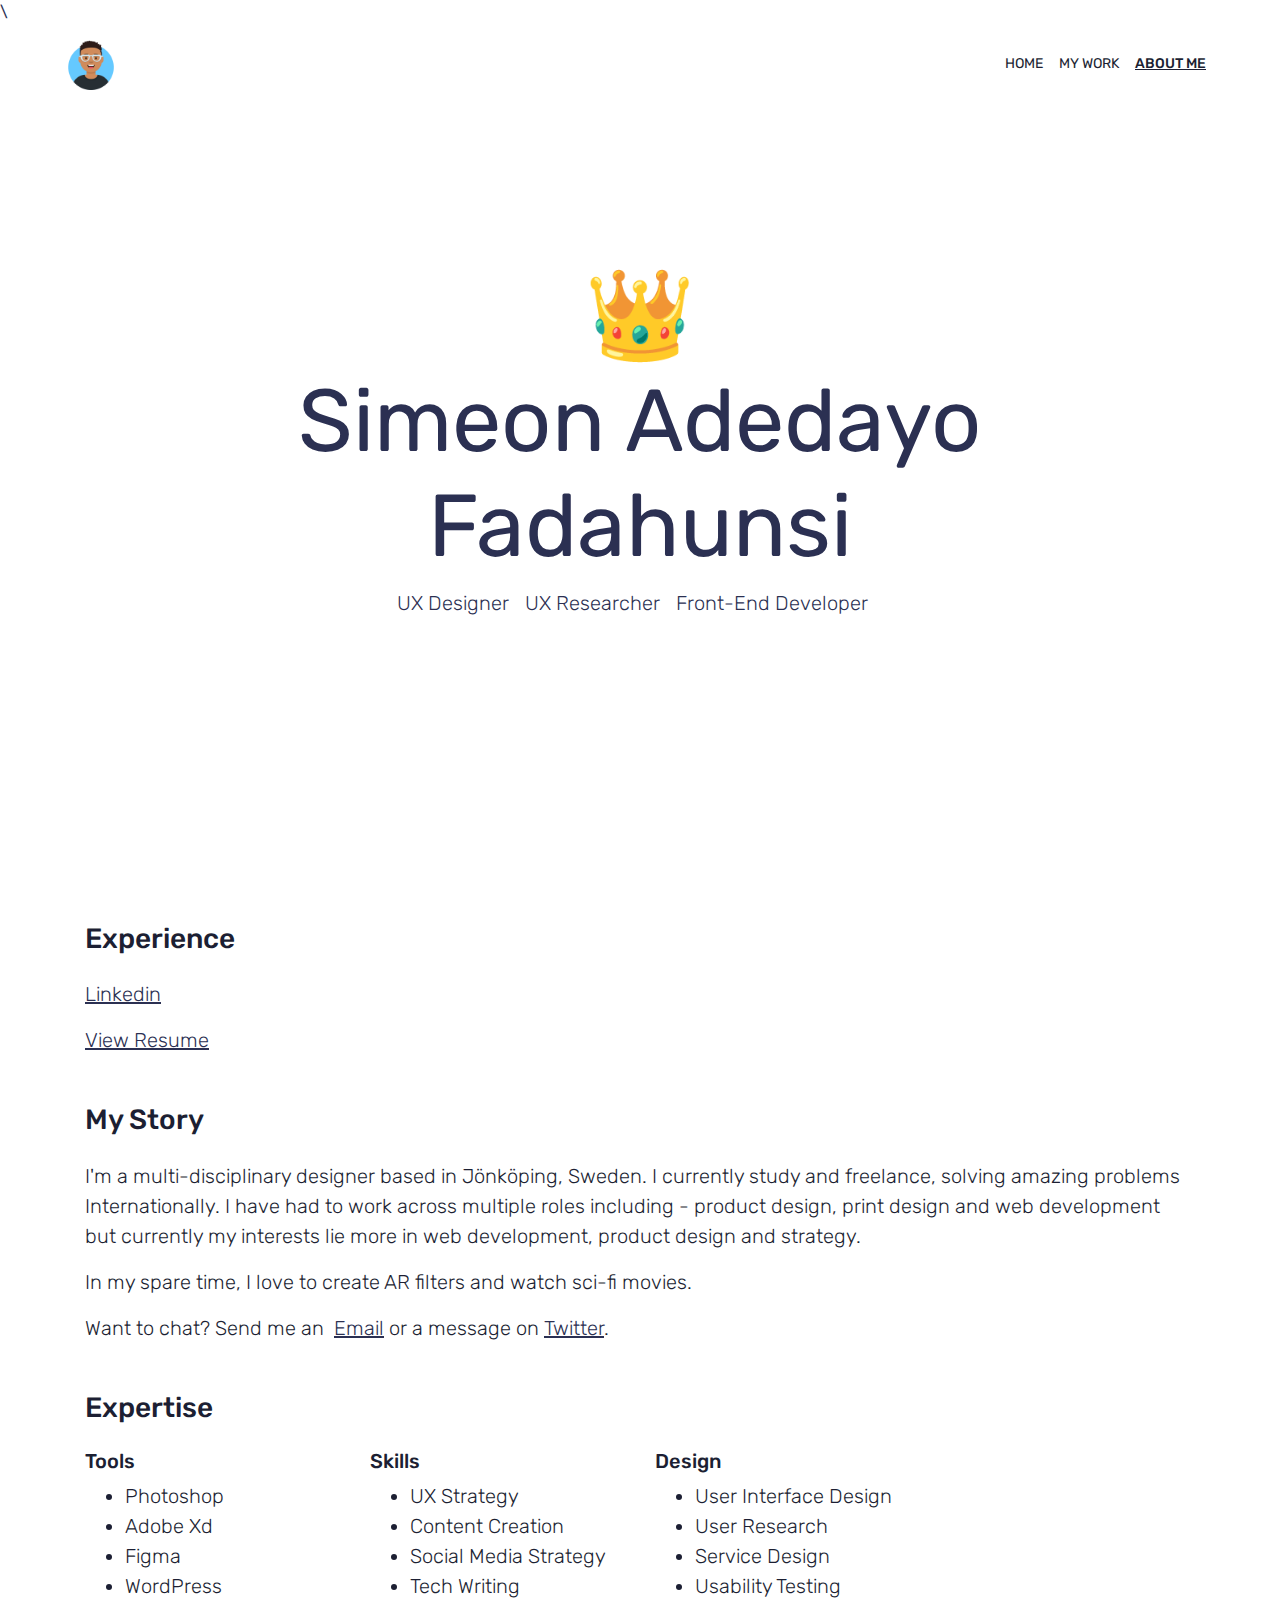
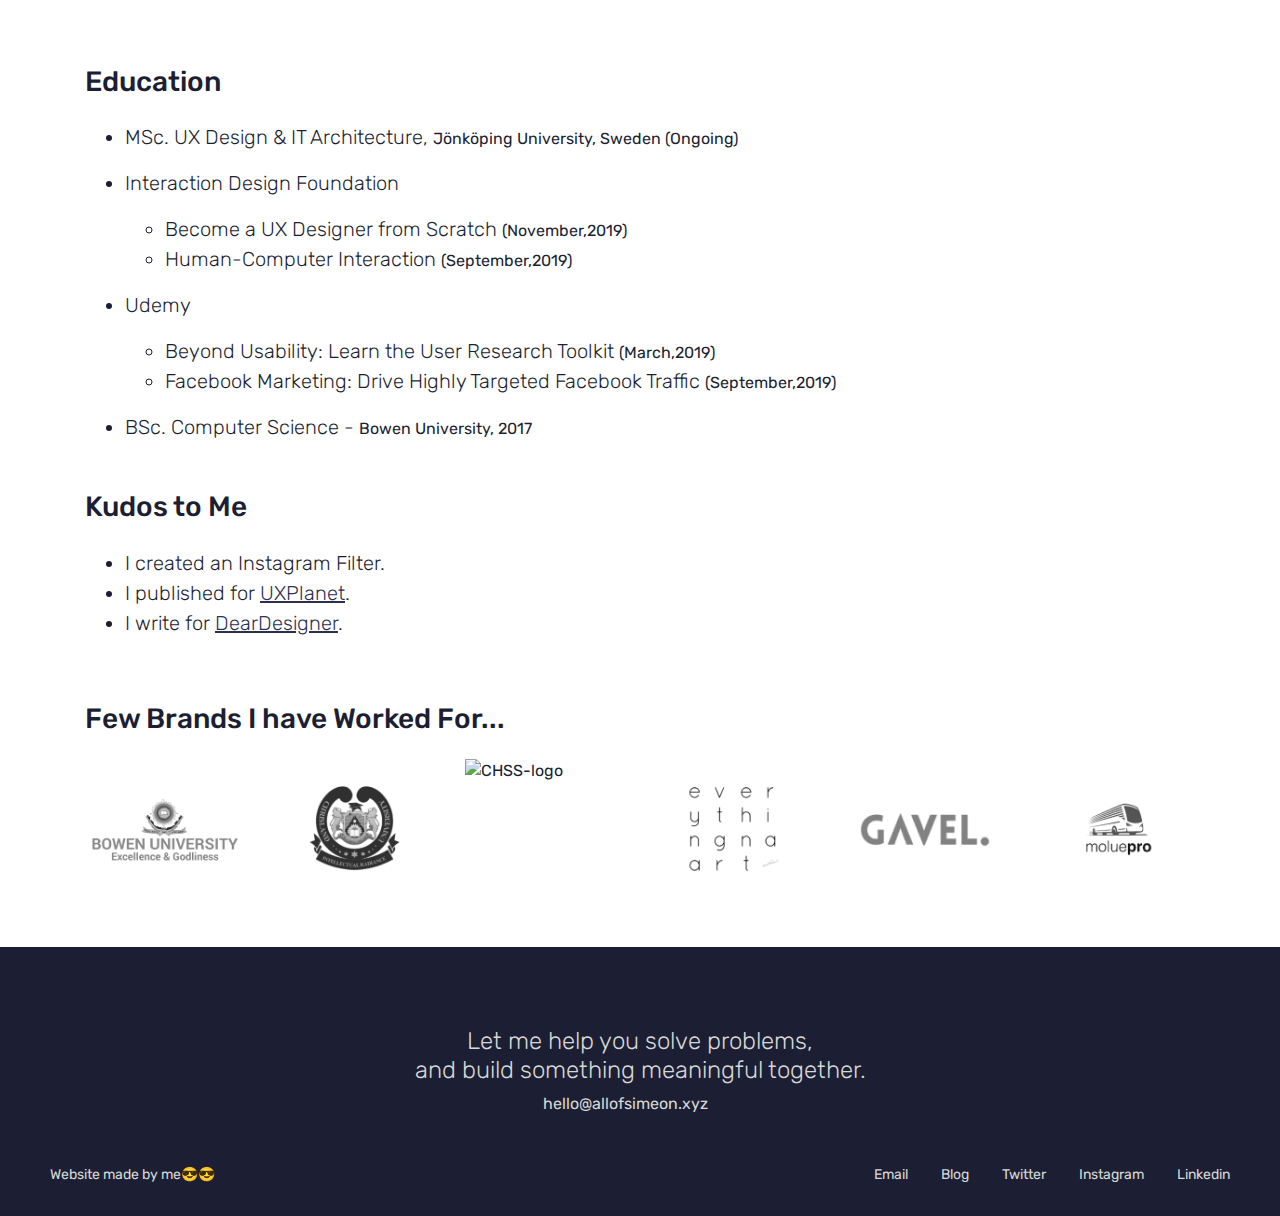
==== commit 768a714a: "Edit About Page/Sweden" ====
--- a/about.html
+++ b/about.html
@@ -93,12 +93,12 @@
             <div class="container mt-5">
                 <h3 class="mb-4">My Story</h3>
                 <p class="lead">
-                    I'm a multi-disciplinary designer based in Abuja, Nigeria. I currently freelance, solving amazing problems both within Nigeria and Internationally.
+                    I'm a multi-disciplinary designer based in Jönköping, Sweden. I currently study and freelance, solving amazing problems Internationally.
                     I have had to work across multiple roles including - product design, print design and web development but currently my interests lie more in web 
                     development, product design  and strategy.
                 </p>
                 <p class="lead">
-                    In my spare time, I love to create AR filters.
+                    In my spare time, I love to create AR filters and watch sci-fi movies.
                     
                 </p>
                 <p class="lead">
@@ -141,9 +141,12 @@
                     </div>
                 </div>
             </div>
-            <div class="container mt-5">
-                <h3 class="mb-4">Certification</h3>
+            
+            <div class="container mt-5">
+                <h3 class="mb-4">Education</h3>
                 <ul class="lead"> 
+                    <li class="mb-3"> MSc. UX Design & IT Architecture, <small>Jönköping University, Sweden (Ongoing)</small> </li>
+                    
                     <li class="mb-3"> Interaction Design Foundation</li>
                     <ul>
                         <li>Become a UX Designer from Scratch <small>(November,2019)</small> </li>
@@ -154,13 +157,15 @@
                         <li>Beyond Usability: Learn the User Research Toolkit <small>(March,2019)</small></li>
                         <li>Facebook Marketing: Drive Highly Targeted Facebook Traffic <small>(September,2019)</small></li>
                     </ul>
+
+                    <li class="mb-3 mt-3"> BSc. Computer Science - <small>Bowen University, 2017</small> </li>
                 </ul>
             </div>
             <div class="container mt-5">
                 <h3 class="mb-4">Kudos to Me</h3>
                 <ul class="lead"> 
                     <li>I created an Instagram Filter.</li>
-                    <li>I published for UXPlanet.</li>
+                    <li>I published for <a class="showlink" target="_blank" href="https://uxplanet.org/user-onboarding-is-the-steps-or-process-in-which-you-guide-a-new-user-when-trying-to-use-a-d04851465f84">UXPlanet</a>.</li>
                     <li>I write for&nbsp;<a class="showlink" target="_blank"  href="https://DearDesigner.xyz?ref=AllofSimeon">DearDesigner</a>.</li>
                 </ul>
             </div>
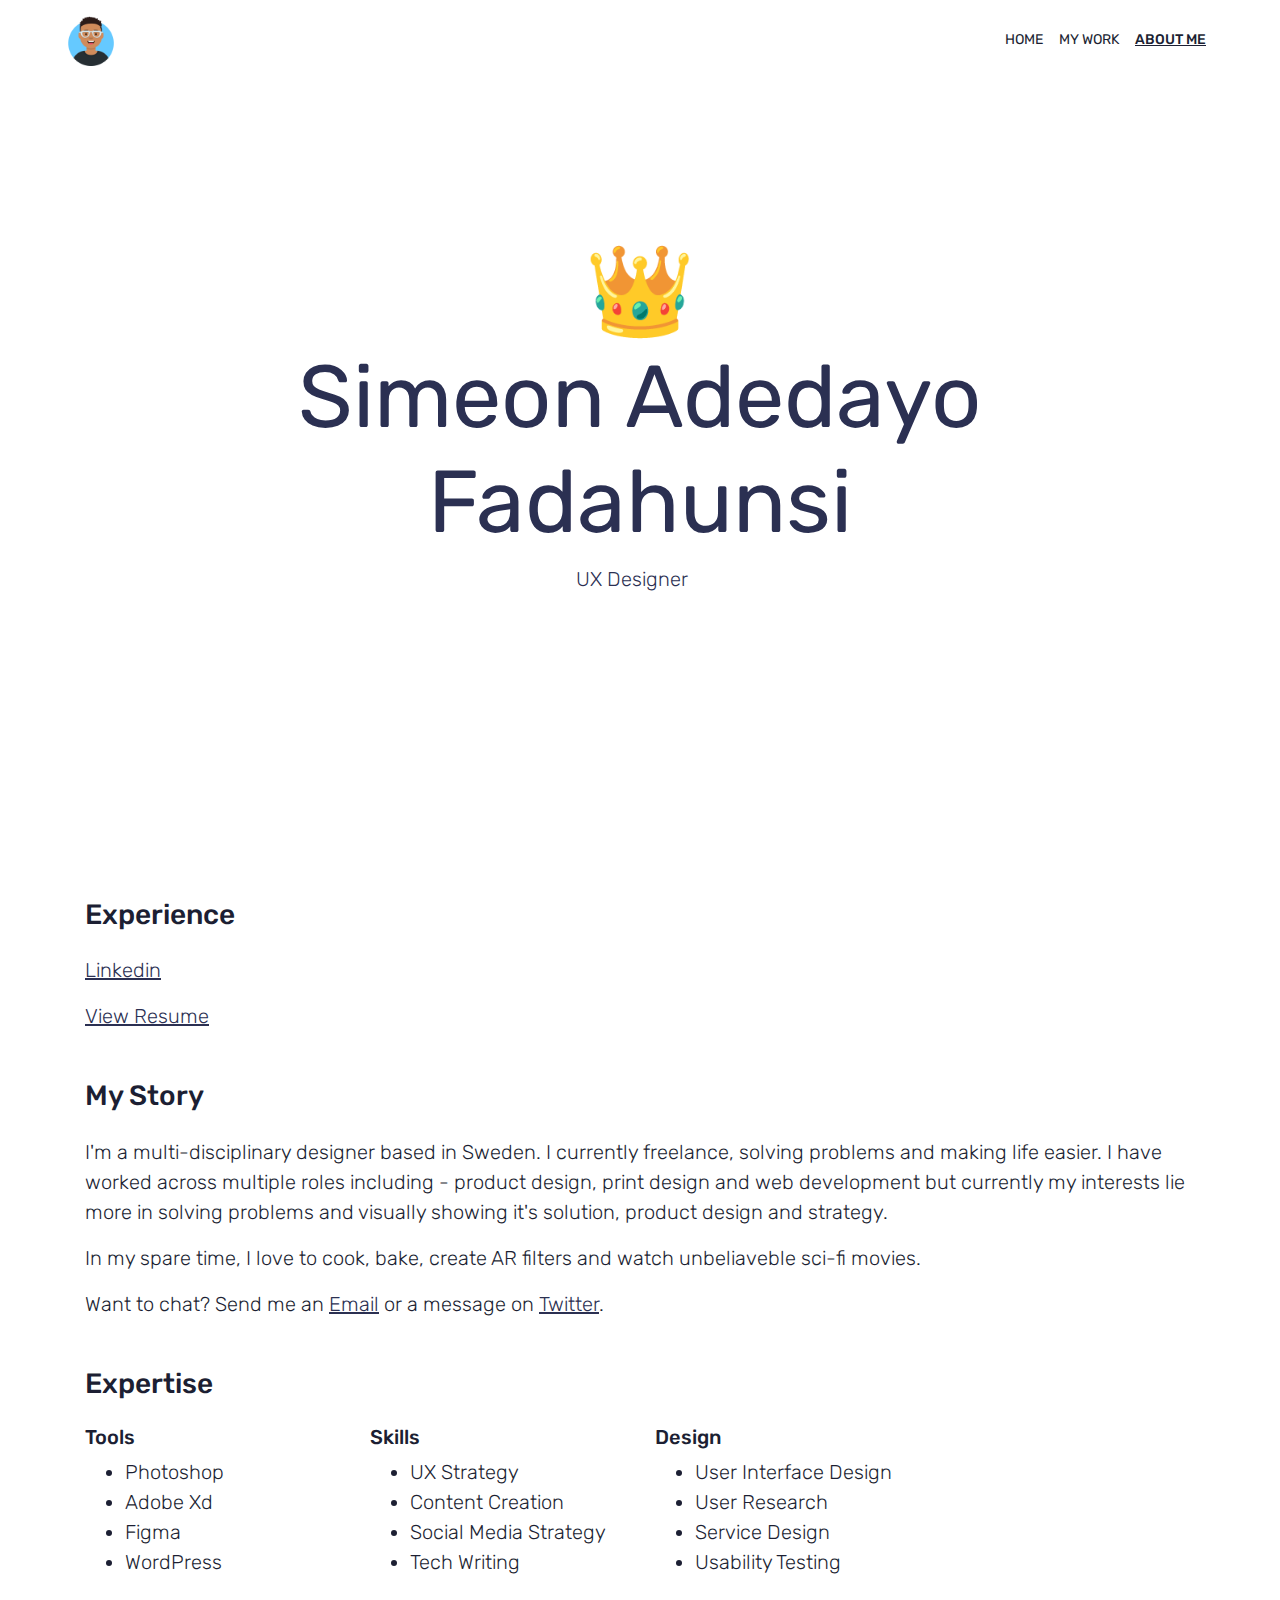
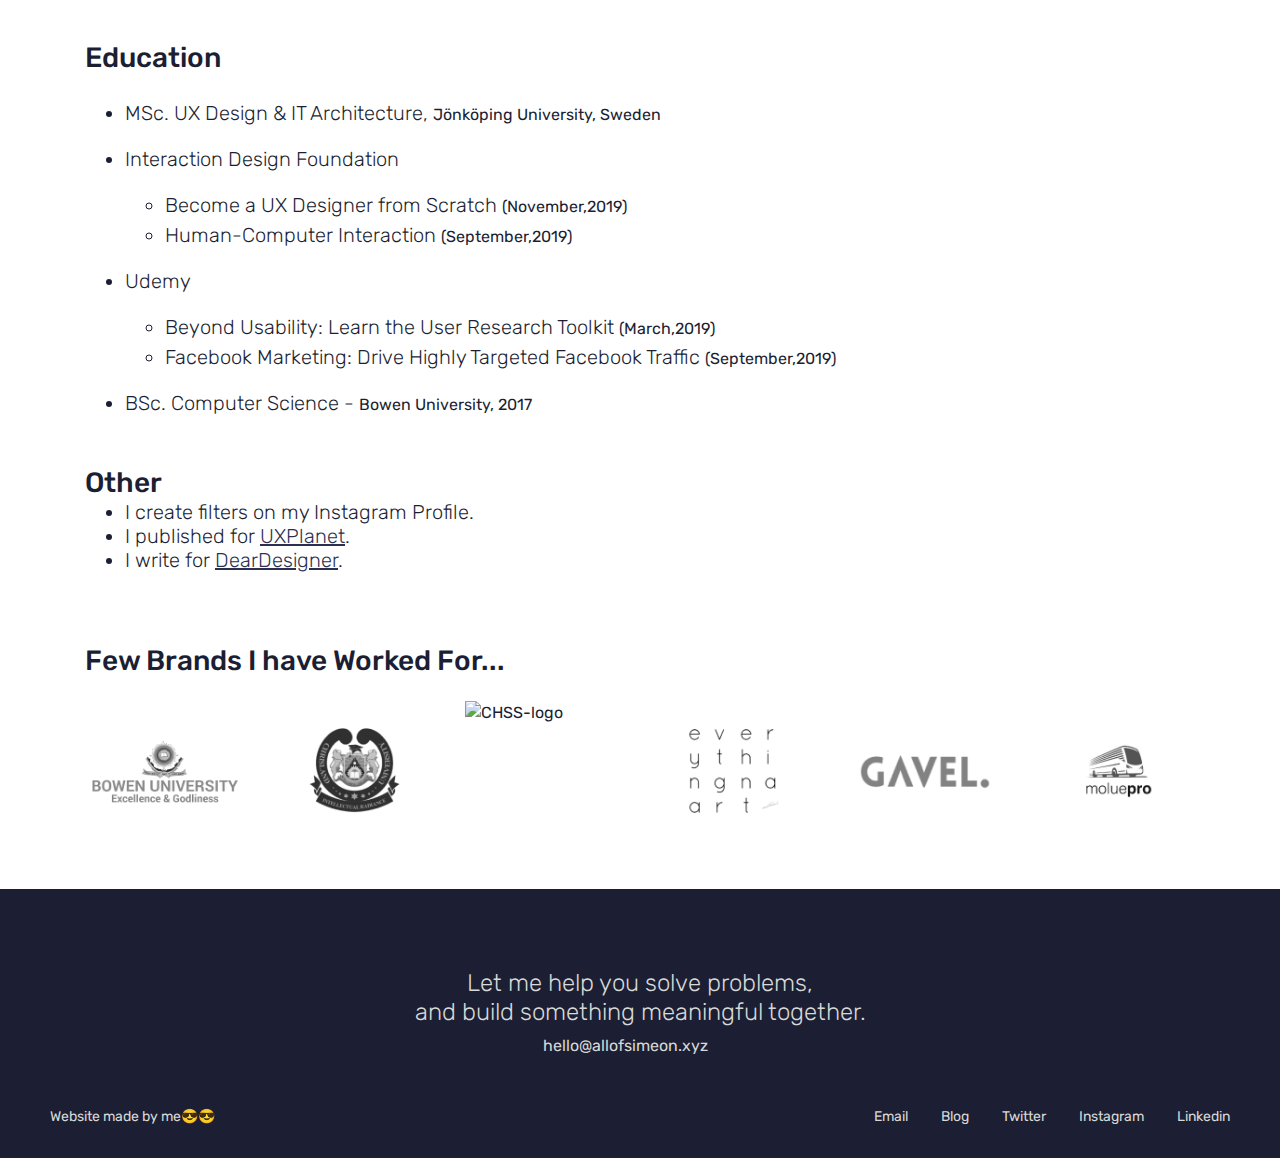
==== commit 9cab077f: "New Positioning" ====
--- a/about.html
+++ b/about.html
@@ -13,7 +13,6 @@
         <link rel="apple-touch-icon" sizes="180x180" href="img/favicon/apple-touch-icon.png">
         <link rel="icon" type="image/png" sizes="32x32" href="img/favicon/favicon-32x32.png">
         <link rel="icon" type="image/png" sizes="16x16" href="img/favicon/favicon-16x16.png">
-\
         <!-- Global site tag (gtag.js) - Google Analytics -->
         <script async src="https://www.googletagmanager.com/gtag/js?id=UA-66389521-5"></script>
         <script>
@@ -70,13 +69,8 @@
                     <div class="col-md-12 text-center">
                         <div class="title lead">
                             <p class="mr-3"> UX Designer </p>
-                            <p class="mr-3"> UX Researcher</p>
-                            <p class="mr-3"> Front-End Developer </p>
-
                         </div>
-                    
-                    </div>
-                    
+                    </div>
                 </div>
             </div>
         </section>
@@ -87,22 +81,21 @@
                     <a class="showlink" href="https://www.linkedin.com/in/SimeonFDA" target="_blank" class="mr-3">Linkedin</a> 
                 </p>
                 <p class="lead">
-                   <a class="showlink" href="assets/Simeon Fadahunsi's Resume.pdf" target="_blank" class="mr-3">View Resume</a> 
+                    <a class="showlink" href="assets/Simeon Fadahunsi's CV.pdf" target="_blank" class="mr-3">View Resume</a> 
                 </p>
             </div>
             <div class="container mt-5">
                 <h3 class="mb-4">My Story</h3>
                 <p class="lead">
-                    I'm a multi-disciplinary designer based in Jönköping, Sweden. I currently study and freelance, solving amazing problems Internationally.
-                    I have had to work across multiple roles including - product design, print design and web development but currently my interests lie more in web 
-                    development, product design  and strategy.
-                </p>
-                <p class="lead">
-                    In my spare time, I love to create AR filters and watch sci-fi movies.
-                    
-                </p>
-                <p class="lead">
-                    Want to chat? Send me an &nbsp;<a class="showlink" target="_blank"  href="mailto:hello@allofsimeon.xyz?Subject=Hey%20Simeon">Email</a>&nbsp;or a message on&nbsp;<a class="showlink" target="_blank"  href="https://twitter.com/allofsimeon">Twitter</a>.
+                    I'm a multi-disciplinary designer based in Sweden. I currently freelance, solving problems and making life easier.
+                    I have worked across multiple roles including - product design, print design and web development but currently my interests lie more in solving problems and 
+                    visually showing it's solution, product design  and strategy.
+                </p>
+                <p class="lead">
+                    In my spare time, I love to cook, bake, create AR filters and watch unbeliaveble sci-fi movies.
+                </p>
+                <p class="lead">
+                    Want to chat? Send me an <a class="showlink" target="_blank"  href="mailto:adedayosimeon@gmail.com">Email</a>&nbsp;or a message on&nbsp;<a class="showlink" target="_blank"  href="https://twitter.com/allofsimeon">Twitter</a>.
 
                 </p>
             </div>
@@ -145,7 +138,7 @@
             <div class="container mt-5">
                 <h3 class="mb-4">Education</h3>
                 <ul class="lead"> 
-                    <li class="mb-3"> MSc. UX Design & IT Architecture, <small>Jönköping University, Sweden (Ongoing)</small> </li>
+                    <li class="mb-3"> MSc. UX Design & IT Architecture, <small>Jönköping University, Sweden</small> </li>
                     
                     <li class="mb-3"> Interaction Design Foundation</li>
                     <ul>
@@ -162,9 +155,9 @@
                 </ul>
             </div>
             <div class="container mt-5">
-                <h3 class="mb-4">Kudos to Me</h3>
+                <h3 class="mb-4">Other
                 <ul class="lead"> 
-                    <li>I created an Instagram Filter.</li>
+                    <li>I create filters on my Instagram Profile.</li>
                     <li>I published for <a class="showlink" target="_blank" href="https://uxplanet.org/user-onboarding-is-the-steps-or-process-in-which-you-guide-a-new-user-when-trying-to-use-a-d04851465f84">UXPlanet</a>.</li>
                     <li>I write for&nbsp;<a class="showlink" target="_blank"  href="https://DearDesigner.xyz?ref=AllofSimeon">DearDesigner</a>.</li>
                 </ul>
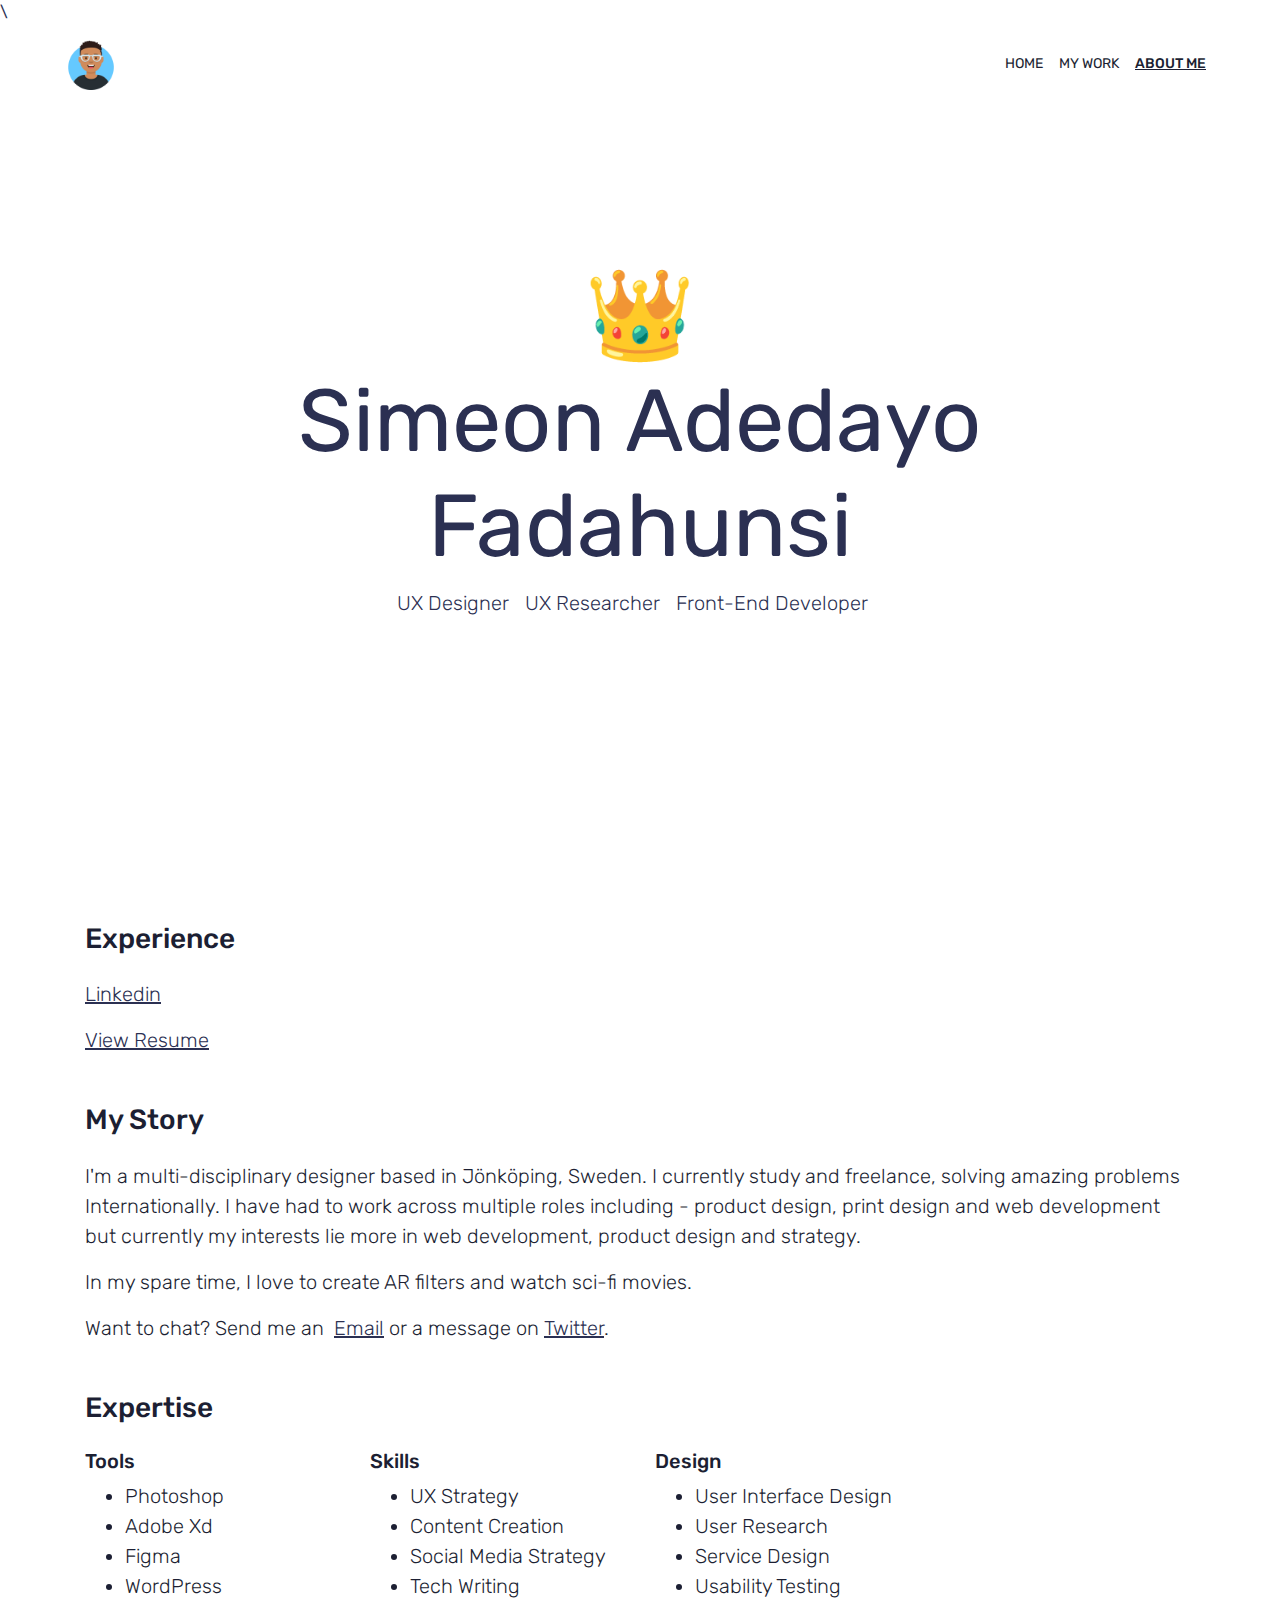
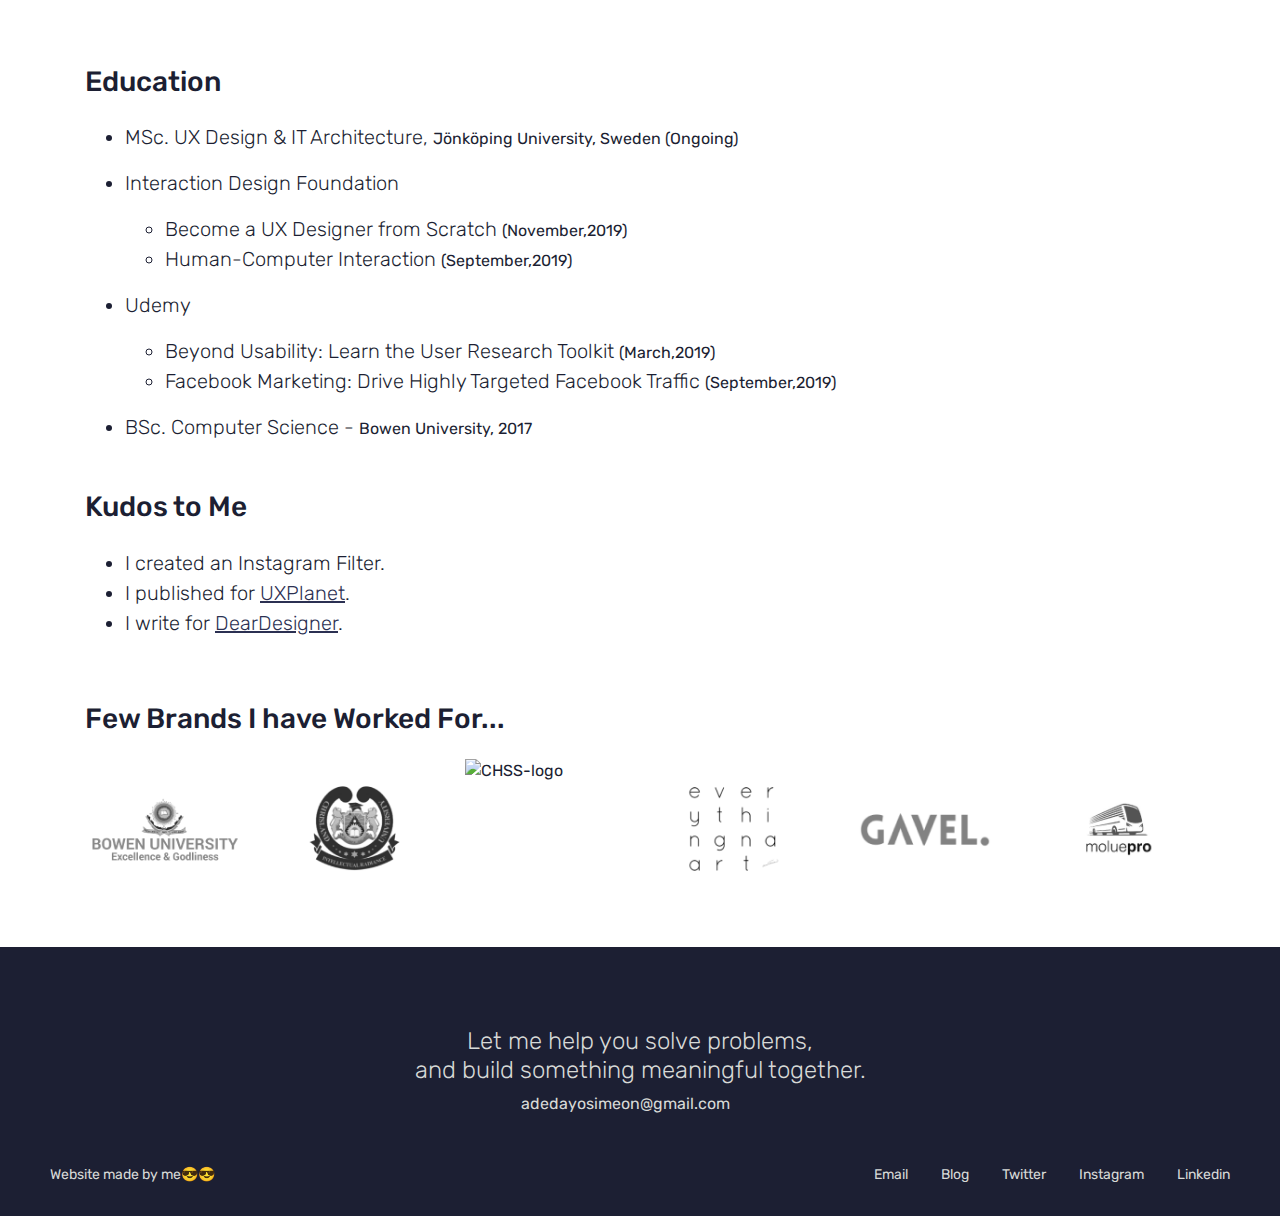
==== commit d8e2fd11: "poH add" ====
--- a/about.html
+++ b/about.html
@@ -13,6 +13,7 @@
         <link rel="apple-touch-icon" sizes="180x180" href="img/favicon/apple-touch-icon.png">
         <link rel="icon" type="image/png" sizes="32x32" href="img/favicon/favicon-32x32.png">
         <link rel="icon" type="image/png" sizes="16x16" href="img/favicon/favicon-16x16.png">
+\
         <!-- Global site tag (gtag.js) - Google Analytics -->
         <script async src="https://www.googletagmanager.com/gtag/js?id=UA-66389521-5"></script>
         <script>
@@ -69,8 +70,13 @@
                     <div class="col-md-12 text-center">
                         <div class="title lead">
                             <p class="mr-3"> UX Designer </p>
+                            <p class="mr-3"> UX Researcher</p>
+                            <p class="mr-3"> Front-End Developer </p>
+
                         </div>
-                    </div>
+                    
+                    </div>
+                    
                 </div>
             </div>
         </section>
@@ -81,21 +87,22 @@
                     <a class="showlink" href="https://www.linkedin.com/in/SimeonFDA" target="_blank" class="mr-3">Linkedin</a> 
                 </p>
                 <p class="lead">
-                    <a class="showlink" href="assets/Simeon Fadahunsi's CV.pdf" target="_blank" class="mr-3">View Resume</a> 
+                   <a class="showlink" href="assets/Simeon Fadahunsi's Resume.pdf" target="_blank" class="mr-3">View Resume</a> 
                 </p>
             </div>
             <div class="container mt-5">
                 <h3 class="mb-4">My Story</h3>
                 <p class="lead">
-                    I'm a multi-disciplinary designer based in Sweden. I currently freelance, solving problems and making life easier.
-                    I have worked across multiple roles including - product design, print design and web development but currently my interests lie more in solving problems and 
-                    visually showing it's solution, product design  and strategy.
-                </p>
-                <p class="lead">
-                    In my spare time, I love to cook, bake, create AR filters and watch unbeliaveble sci-fi movies.
-                </p>
-                <p class="lead">
-                    Want to chat? Send me an <a class="showlink" target="_blank"  href="mailto:adedayosimeon@gmail.com">Email</a>&nbsp;or a message on&nbsp;<a class="showlink" target="_blank"  href="https://twitter.com/allofsimeon">Twitter</a>.
+                    I'm a multi-disciplinary designer based in Jönköping, Sweden. I currently study and freelance, solving amazing problems Internationally.
+                    I have had to work across multiple roles including - product design, print design and web development but currently my interests lie more in web 
+                    development, product design  and strategy.
+                </p>
+                <p class="lead">
+                    In my spare time, I love to create AR filters and watch sci-fi movies.
+                    
+                </p>
+                <p class="lead">
+                    Want to chat? Send me an &nbsp;<a class="showlink" target="_blank"  href="mailto:hello@allofsimeon.xyz?Subject=Hey%20Simeon">Email</a>&nbsp;or a message on&nbsp;<a class="showlink" target="_blank"  href="https://twitter.com/allofsimeon">Twitter</a>.
 
                 </p>
             </div>
@@ -138,7 +145,7 @@
             <div class="container mt-5">
                 <h3 class="mb-4">Education</h3>
                 <ul class="lead"> 
-                    <li class="mb-3"> MSc. UX Design & IT Architecture, <small>Jönköping University, Sweden</small> </li>
+                    <li class="mb-3"> MSc. UX Design & IT Architecture, <small>Jönköping University, Sweden (Ongoing)</small> </li>
                     
                     <li class="mb-3"> Interaction Design Foundation</li>
                     <ul>
@@ -155,9 +162,9 @@
                 </ul>
             </div>
             <div class="container mt-5">
-                <h3 class="mb-4">Other
+                <h3 class="mb-4">Kudos to Me</h3>
                 <ul class="lead"> 
-                    <li>I create filters on my Instagram Profile.</li>
+                    <li>I created an Instagram Filter.</li>
                     <li>I published for <a class="showlink" target="_blank" href="https://uxplanet.org/user-onboarding-is-the-steps-or-process-in-which-you-guide-a-new-user-when-trying-to-use-a-d04851465f84">UXPlanet</a>.</li>
                     <li>I write for&nbsp;<a class="showlink" target="_blank"  href="https://DearDesigner.xyz?ref=AllofSimeon">DearDesigner</a>.</li>
                 </ul>
@@ -197,7 +204,7 @@
             <div class="container-fluid head-padding">
                 <div class="text-center">
                     <h4 class="subtext">Let me help you solve problems, <br> and build something meaningful together.<br></h4>
-                    <p class="mt-2 mb-5"> <a class="sociallink" href="mailto:hello@allofsimeon.xyz?Subject=Hey%20Simeon">hello@allofsimeon.xyz</a></p>
+                    <p class="mt-2 mb-5"> <a class="sociallink" href="mailto:adedayosimeon@gmail.com?Subject=Hey%20Simeon">adedayosimeon@gmail.com</a></p>
                 </div>
                 <div class="socials">
                     <p class="left">
--- a/css/c-style.css
+++ b/css/c-style.css
@@ -344,4 +344,36 @@
 .work{
     margin-bottom:80px;
 
-}+}
+
+
+
+/* Spotify Article Link */
+
+.article-link{
+    display: block;
+    margin-left: auto;
+    margin-right: auto;
+    width: 50%;
+}
+
+.article-img{
+    opacity: 1;
+    display: block;
+    height: auto;
+    transition: .5s ease;
+    backface-visibility: hidden;
+    width:600px
+}
+
+
+.article-link:hover .article-img {
+    opacity: 0.3;
+}
+
+
+@media only screen and (max-width: 990px) {
+    .article-img{
+        width:400px
+    }
+}
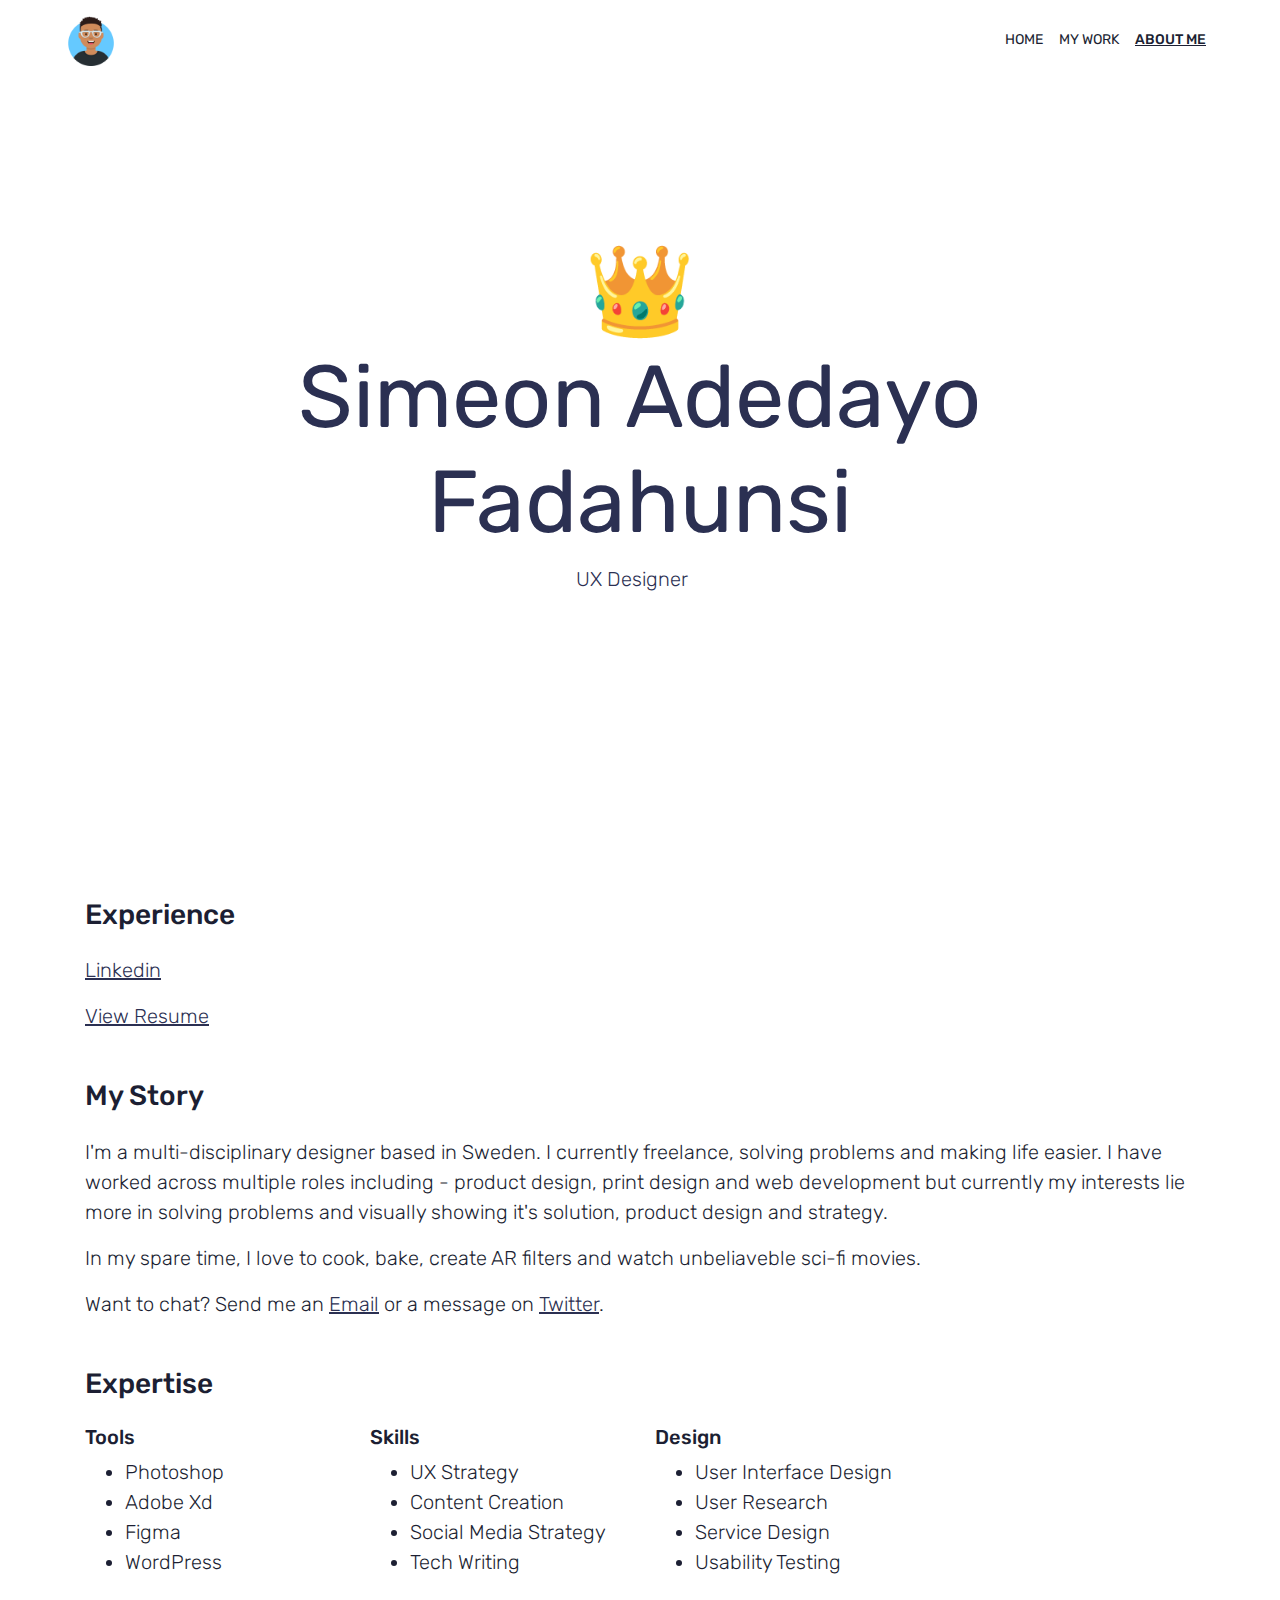
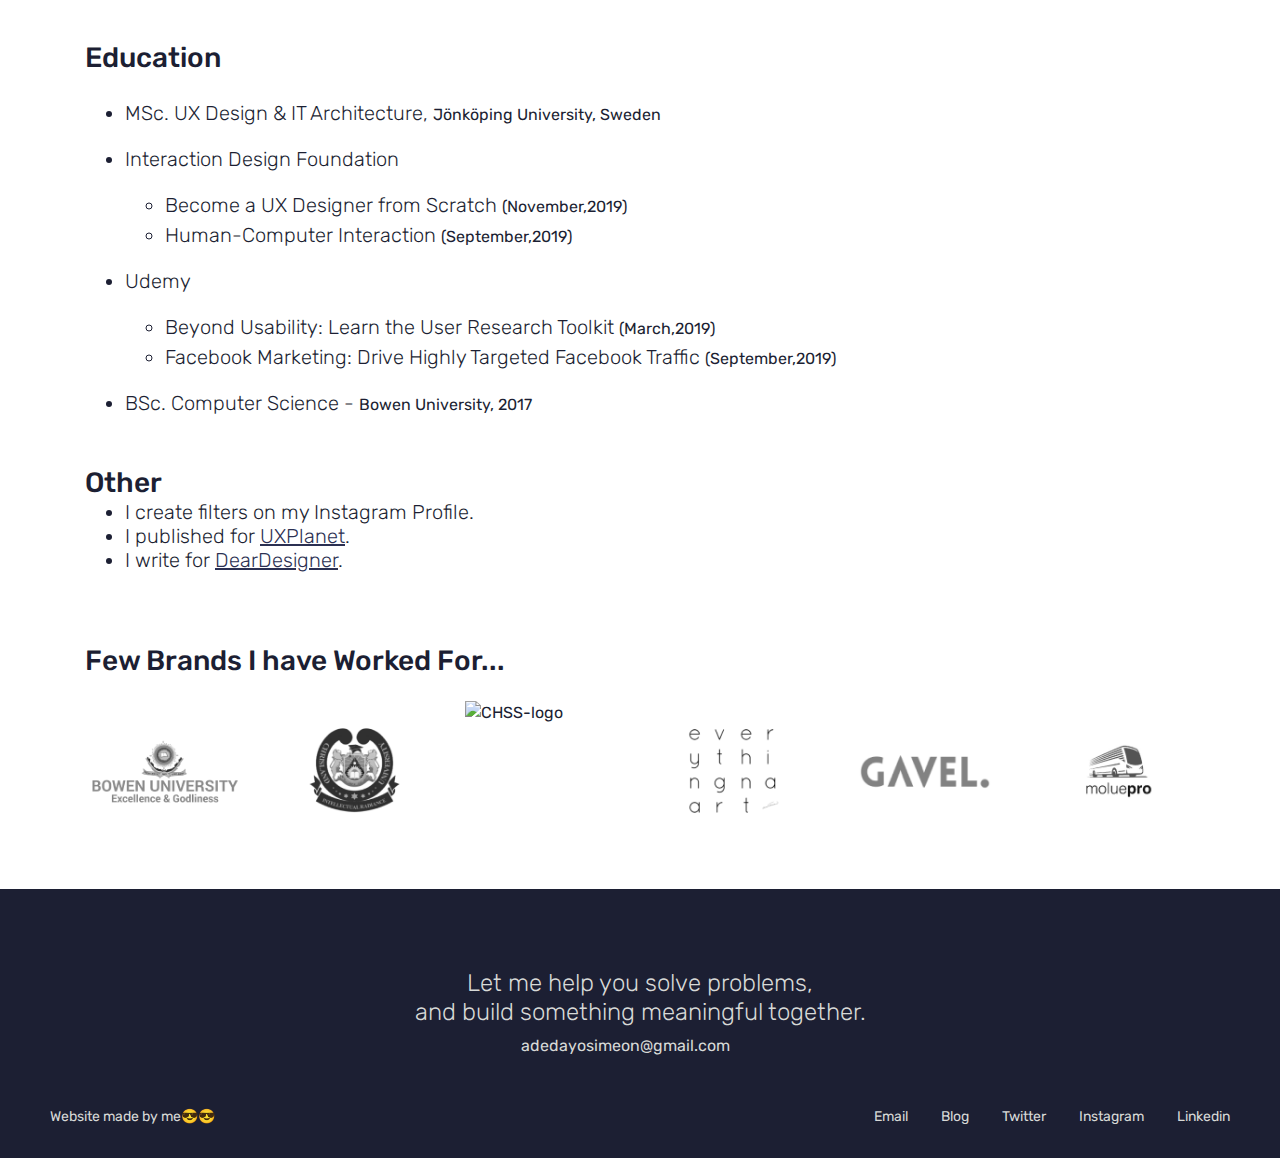
==== commit 774dbbf8: "Merge branch 'master' of https://github.com/Allofsimeon/Portfolio" ====
--- a/about.html
+++ b/about.html
@@ -13,7 +13,6 @@
         <link rel="apple-touch-icon" sizes="180x180" href="img/favicon/apple-touch-icon.png">
         <link rel="icon" type="image/png" sizes="32x32" href="img/favicon/favicon-32x32.png">
         <link rel="icon" type="image/png" sizes="16x16" href="img/favicon/favicon-16x16.png">
-\
         <!-- Global site tag (gtag.js) - Google Analytics -->
         <script async src="https://www.googletagmanager.com/gtag/js?id=UA-66389521-5"></script>
         <script>
@@ -70,13 +69,8 @@
                     <div class="col-md-12 text-center">
                         <div class="title lead">
                             <p class="mr-3"> UX Designer </p>
-                            <p class="mr-3"> UX Researcher</p>
-                            <p class="mr-3"> Front-End Developer </p>
-
                         </div>
-                    
-                    </div>
-                    
+                    </div>
                 </div>
             </div>
         </section>
@@ -87,22 +81,21 @@
                     <a class="showlink" href="https://www.linkedin.com/in/SimeonFDA" target="_blank" class="mr-3">Linkedin</a> 
                 </p>
                 <p class="lead">
-                   <a class="showlink" href="assets/Simeon Fadahunsi's Resume.pdf" target="_blank" class="mr-3">View Resume</a> 
+                    <a class="showlink" href="assets/Simeon Fadahunsi's CV.pdf" target="_blank" class="mr-3">View Resume</a> 
                 </p>
             </div>
             <div class="container mt-5">
                 <h3 class="mb-4">My Story</h3>
                 <p class="lead">
-                    I'm a multi-disciplinary designer based in Jönköping, Sweden. I currently study and freelance, solving amazing problems Internationally.
-                    I have had to work across multiple roles including - product design, print design and web development but currently my interests lie more in web 
-                    development, product design  and strategy.
-                </p>
-                <p class="lead">
-                    In my spare time, I love to create AR filters and watch sci-fi movies.
-                    
-                </p>
-                <p class="lead">
-                    Want to chat? Send me an &nbsp;<a class="showlink" target="_blank"  href="mailto:hello@allofsimeon.xyz?Subject=Hey%20Simeon">Email</a>&nbsp;or a message on&nbsp;<a class="showlink" target="_blank"  href="https://twitter.com/allofsimeon">Twitter</a>.
+                    I'm a multi-disciplinary designer based in Sweden. I currently freelance, solving problems and making life easier.
+                    I have worked across multiple roles including - product design, print design and web development but currently my interests lie more in solving problems and 
+                    visually showing it's solution, product design  and strategy.
+                </p>
+                <p class="lead">
+                    In my spare time, I love to cook, bake, create AR filters and watch unbeliaveble sci-fi movies.
+                </p>
+                <p class="lead">
+                    Want to chat? Send me an <a class="showlink" target="_blank"  href="mailto:adedayosimeon@gmail.com">Email</a>&nbsp;or a message on&nbsp;<a class="showlink" target="_blank"  href="https://twitter.com/allofsimeon">Twitter</a>.
 
                 </p>
             </div>
@@ -145,7 +138,7 @@
             <div class="container mt-5">
                 <h3 class="mb-4">Education</h3>
                 <ul class="lead"> 
-                    <li class="mb-3"> MSc. UX Design & IT Architecture, <small>Jönköping University, Sweden (Ongoing)</small> </li>
+                    <li class="mb-3"> MSc. UX Design & IT Architecture, <small>Jönköping University, Sweden</small> </li>
                     
                     <li class="mb-3"> Interaction Design Foundation</li>
                     <ul>
@@ -162,9 +155,9 @@
                 </ul>
             </div>
             <div class="container mt-5">
-                <h3 class="mb-4">Kudos to Me</h3>
+                <h3 class="mb-4">Other
                 <ul class="lead"> 
-                    <li>I created an Instagram Filter.</li>
+                    <li>I create filters on my Instagram Profile.</li>
                     <li>I published for <a class="showlink" target="_blank" href="https://uxplanet.org/user-onboarding-is-the-steps-or-process-in-which-you-guide-a-new-user-when-trying-to-use-a-d04851465f84">UXPlanet</a>.</li>
                     <li>I write for&nbsp;<a class="showlink" target="_blank"  href="https://DearDesigner.xyz?ref=AllofSimeon">DearDesigner</a>.</li>
                 </ul>
